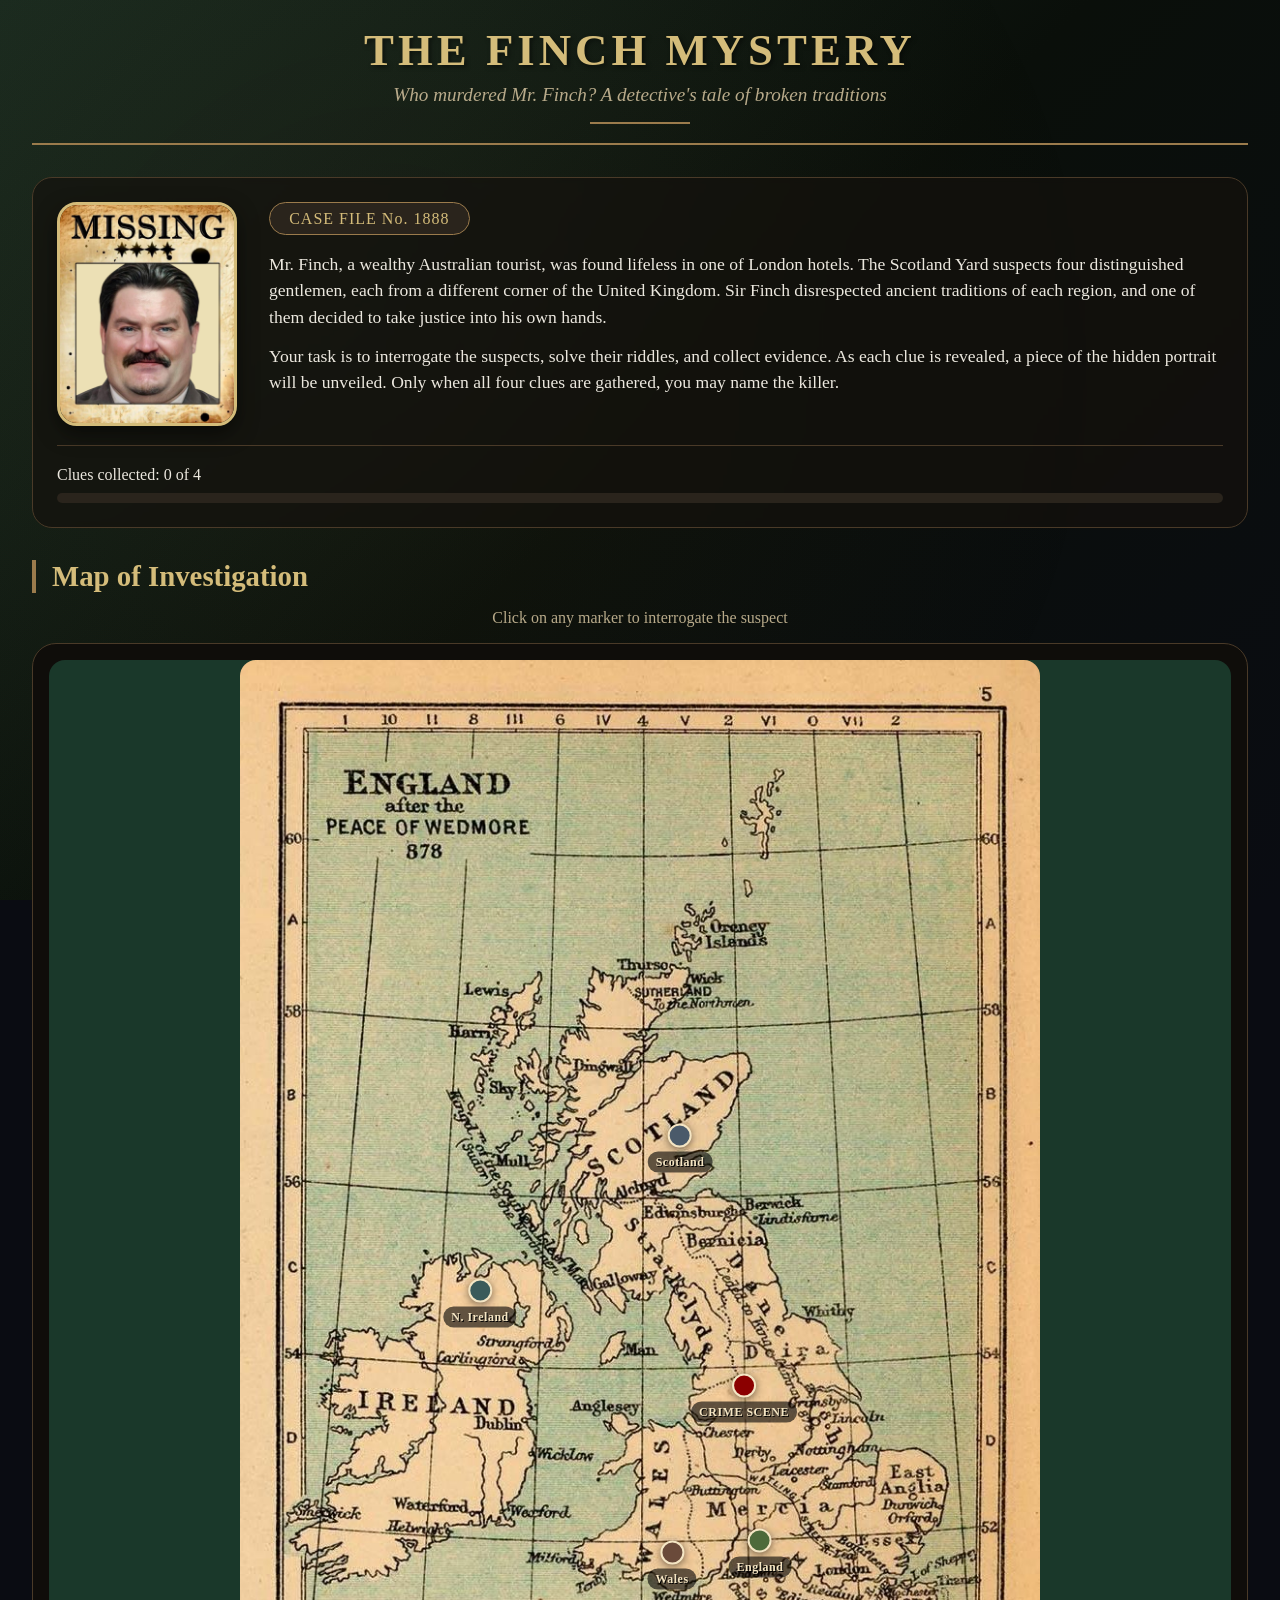
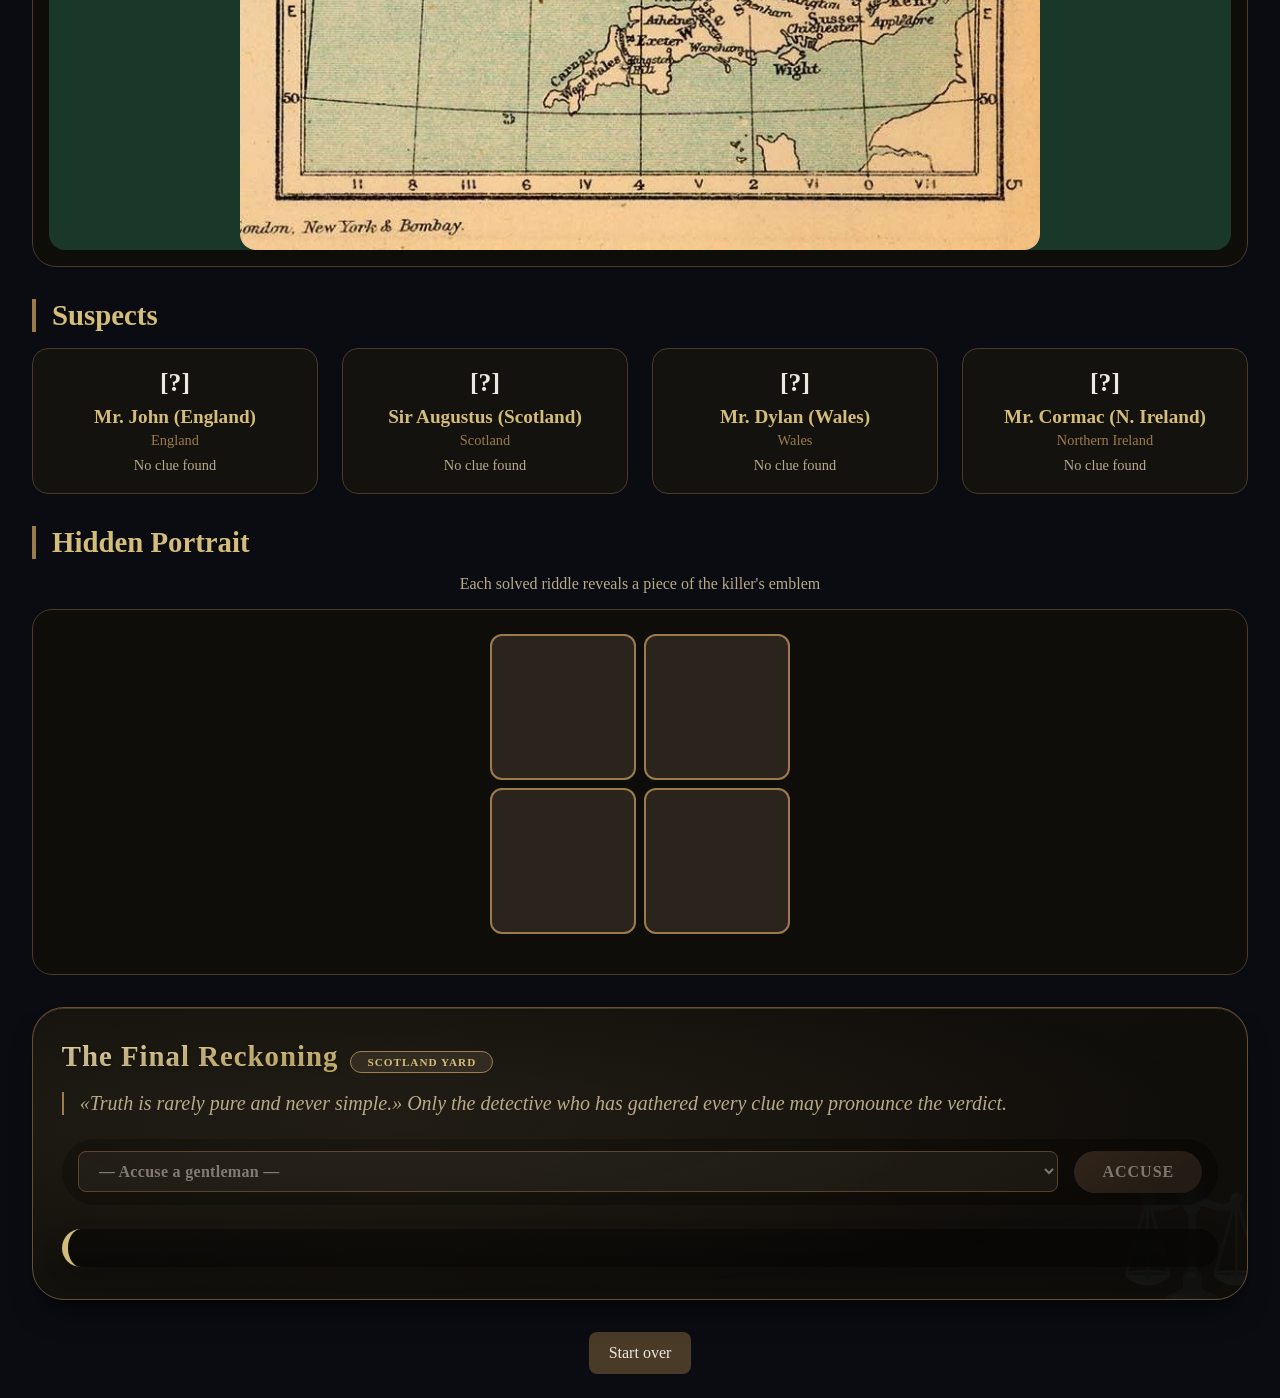
==== index.html @ 694064af "Add files via upload" ====
<!DOCTYPE html>
<html lang="en">
<head>
    <meta charset="UTF-8">
    <meta name="viewport" content="width=device-width, initial-scale=1.0, user-scalable=yes">
    <title>The Finch Mystery | A British Whodunnit</title>
    <link rel="stylesheet" href="style.css">
    <style>
        .case-intro p, .case-intro li, .suspect-card-detail p, .info-note, .evidence-box, .riddle-area, .accusation-result {
            font-size: 1.1rem;
            line-height: 1.5;
        }
        
        .case-badge {
            font-size: 1rem;
            padding: 0.4rem 1.2rem;
        }
        
        .status-name {
            font-size: 1.2rem;
        }
        
        .status-evidence, .status-region {
            font-size: 0.9rem;
        }
        
        .marker-label {
            font-size: 12px;
            padding: 3px 8px;
        }
        
        .header h1 {
            font-size: 2.8rem;
        }
        
        .header p {
            font-size: 1.2rem;
        }
        
        h2 {
            font-size: 1.8rem;
        }
        
        .map-instruction {
            font-size: 1rem;
        }
        
        .portrait-flower-name {
            font-size: 1.3rem;
        }
        
        .accusation-panel select, .accusation-panel button, .reset-btn {
            font-size: 1rem;
            padding: 12px 20px;
        }
        
        .victim-intro-row {
            display: flex;
            gap: 2rem;
            align-items: flex-start;
            flex-wrap: wrap;
            margin-bottom: 1rem;
        }
        
        .victim-photo {
            flex-shrink: 0;
            width: 180px;
            text-align: center;
        }
        
        .victim-photo img {
            width: 100%;
            border-radius: 20px;
            border: 3px solid #d4bc7a;
            box-shadow: 0 8px 20px rgba(0,0,0,0.5);
            background: #2a241c;
            display: block;
        }
        
        .victim-photo .caption {
            display: none;
        }
        
        .case-content {
            flex: 1;
        }
        
        @media (max-width: 700px) {
            .victim-photo {
                width: 140px;
            }
        }
        
        @media (max-width: 600px) {
            .victim-photo {
                width: 120px;
            }
            body {
                font-size: 16px;
            }
            .header h1 {
                font-size: 1.9rem;
            }
        }
        
        .riddle-input {
            font-size: 1rem;
            padding: 12px 16px;
        }
        
        .riddle-button {
            font-size: 1rem;
            padding: 12px 24px;
        }
        
        .progress-tracker span {
            font-size: 1rem;
        }
        
        .status-card {
            padding: 1.2rem;
        }
        
        .suspects-status {
            gap: 1.5rem;
        }
        
        .final-accusation p {
            font-size: 1rem;
        }

        .final-accusation {
            background: linear-gradient(145deg, #14120e 0%, #0f0d0a 100%);
            border: 1px solid #6a4e2e;
            border-radius: 32px;
            padding: 2rem 1.8rem;
            margin: 2rem 0;
            position: relative;
            overflow: hidden;
            box-shadow: 0 20px 30px -12px rgba(0,0,0,0.6), inset 0 1px 0 rgba(212,188,122,0.2);
        }

        .final-accusation::before {
            content: "⚖️";
            position: absolute;
            bottom: -20px;
            right: -20px;
            font-size: 120px;
            opacity: 0.05;
            pointer-events: none;
            font-family: monospace;
        }

        .final-accusation::after {
            content: "";
            position: absolute;
            top: 0;
            left: 0;
            width: 100%;
            height: 100%;
            background: radial-gradient(ellipse at 30% 40%, rgba(212,188,122,0.08) 0%, transparent 70%);
            pointer-events: none;
        }

        .accusation-header {
            display: flex;
            align-items: baseline;
            gap: 0.75rem;
            flex-wrap: wrap;
            margin-bottom: 1.2rem;
        }

        .accusation-header h2 {
            margin: 0;
            border-left: none;
            padding-left: 0;
            background: linear-gradient(135deg, #e6d5a8 0%, #d4bc7a 80%);
            background-clip: text;
            -webkit-background-clip: text;
            color: transparent;
            text-shadow: 0 2px 4px rgba(0,0,0,0.2);
            letter-spacing: 1px;
        }

        .accusation-badge {
            background: #2a241c;
            border-radius: 60px;
            padding: 0.25rem 1rem;
            font-size: 0.7rem;
            font-weight: bold;
            color: #d4bc7a;
            border: 1px solid #9b7b4c;
            text-transform: uppercase;
            letter-spacing: 1px;
        }

        .accusation-desc {
            color: #b8aa8a;
            margin-bottom: 1.5rem;
            font-style: italic;
            border-left: 2px solid #9b7b4c;
            padding-left: 1rem;
        }

        #allCluesMessage {
            background: linear-gradient(95deg, #2a4a2a 0%, #1e3a1e 100%);
            padding: 0.9rem 1.2rem;
            border-radius: 60px;
            margin-bottom: 1.5rem;
            text-align: center;
            font-weight: bold;
            font-size: 0.95rem;
            color: #d4e6b0;
            border: 1px solid #7a9e5a;
            box-shadow: 0 4px 12px rgba(0,0,0,0.3);
            backdrop-filter: blur(2px);
            letter-spacing: 0.3px;
        }

        .accusation-panel {
            display: flex;
            gap: 1rem;
            margin: 1.5rem 0 1rem;
            flex-wrap: wrap;
            align-items: center;
            background: rgba(0,0,0,0.3);
            padding: 0.75rem 1rem;
            border-radius: 80px;
            backdrop-filter: blur(4px);
        }

        .accusation-panel select {
            background: #1e1912;
            border: 1px solid #9b7b4c;
            padding: 12px 20px;
            color: #f2e8d5;
            font-family: 'Georgia', serif;
            border-radius: 48px;
            flex: 2;
            min-width: 200px;
            cursor: pointer;
            font-weight: bold;
            transition: all 0.2s;
            letter-spacing: 0.3px;
        }

        .accusation-panel select:not(:disabled):hover {
            background: #2a241c;
            border-color: #d4bc7a;
            box-shadow: 0 0 8px rgba(212,188,122,0.4);
        }

        .accusation-panel select:disabled {
            opacity: 0.6;
            cursor: not-allowed;
            filter: grayscale(0.1);
        }

        #accuseBtn {
            background: linear-gradient(145deg, #5a3e28, #3a2a1c);
            border: none;
            padding: 12px 28px;
            color: #f2e8d5;
            font-family: 'Georgia', serif;
            font-size: 1rem;
            font-weight: bold;
            cursor: pointer;
            border-radius: 48px;
            transition: all 0.25s ease;
            box-shadow: 0 4px 8px rgba(0,0,0,0.3);
            letter-spacing: 1px;
            display: inline-flex;
            align-items: center;
            gap: 10px;
        }

        #accuseBtn:not(:disabled):hover {
            background: linear-gradient(145deg, #7a5a3a, #5a3e28);
            transform: translateY(-2px);
            box-shadow: 0 10px 18px -6px rgba(0,0,0,0.5);
            color: #ffefcf;
            border: 1px solid #d4bc7a;
        }

        #accuseBtn:active:not(:disabled) {
            transform: translateY(1px);
        }

        #accuseBtn:disabled {
            opacity: 0.5;
            cursor: not-allowed;
            filter: grayscale(0.2);
        }

        .accusation-result {
            margin-top: 1.5rem;
            padding: 1.2rem 1.5rem;
            border-radius: 28px;
            background: rgba(0,0,0,0.45);
            backdrop-filter: blur(6px);
            border-left: 6px solid #d4bc7a;
            font-size: 1rem;
            line-height: 1.5;
            transition: all 0.2s;
            box-shadow: 0 8px 20px rgba(0,0,0,0.2);
        }

        .correct-answer {
            background: linear-gradient(115deg, #1e3a1e20, #0f2a0f40);
            border-left-color: #8bc48a;
            color: #e2f0cf;
        }

        .wrong-answer {
            background: linear-gradient(115deg, #4a2a2a20, #2a1a1a40);
            border-left-color: #c48a6a;
            color: #f0cfcf;
        }

        .correct-answer strong, .wrong-answer strong {
            color: #ffdd99;
            font-weight: bold;
            letter-spacing: 0.3px;
        }

        .verdict-icon {
            font-size: 1.8rem;
            vertical-align: middle;
            margin-right: 10px;
            display: inline-block;
        }

        @media (max-width: 640px) {
            .final-accusation {
                padding: 1.5rem;
            }
            .accusation-panel {
                border-radius: 40px;
                padding: 0.5rem;
            }
            .accusation-panel select, #accuseBtn {
                padding: 10px 16px;
            }
        }

        @keyframes glowPulse {
            0% { box-shadow: 0 0 0 0 rgba(212,188,122,0.3); }
            70% { box-shadow: 0 0 0 8px rgba(212,188,122,0); }
            100% { box-shadow: 0 0 0 0 rgba(212,188,122,0); }
        }

        .accusation-panel select:enabled, #accuseBtn:enabled {
            animation: glowPulse 1.8s infinite;
        }
    </style>
</head>
<body>
    <div class="bg-dark"></div>
    <div class="overlay-mist"></div>

    <div class="container">
        <header class="header">
            <h1>THE FINCH MYSTERY</h1>
            <p>Who murdered Mr. Finch? A detective's tale of broken traditions</p>
            <div class="header-decoration"></div>
        </header>

        <section class="case-intro">
            <div class="victim-intro-row">
                <div class="victim-photo">
                    <img src="жертва.png" alt="Mr. Finch - the victim">
                </div>
                <div class="case-content">
                    <div class="case-badge">CASE FILE No. 1888</div>
                    <p>Mr. Finch, a wealthy Australian tourist, was found lifeless in one of London hotels. The Scotland Yard suspects four distinguished gentlemen, each from a different corner of the United Kingdom. Sir Finch disrespected ancient traditions of each region, and one of them decided to take justice into his own hands.</p>
                    <p>Your task is to interrogate the suspects, solve their riddles, and collect evidence. As each clue is revealed, a piece of the hidden portrait will be unveiled. Only when all four clues are gathered, you may name the killer.</p>
                </div>
            </div>
            <div class="progress-tracker">
                <span>Clues collected: <span id="evidenceCounter">0</span> of 4</span>
                <div class="progress-bar"><div class="progress-fill" id="progressFill"></div></div>
            </div>
        </section>

        <section class="map-section">
            <h2>Map of Investigation</h2>
            <p class="map-instruction">Click on any marker to interrogate the suspect</p>
            <div class="interactive-map">
                <div class="map-container">
                    <div class="image-map-wrapper" style="max-width: 800px; margin: 0 auto;">
                        <img src="map.jpg" alt="Map of British Isles" class="clickable-map" id="investigationMap" style="width: 100%; height: auto; display: block;">
                        <div class="map-markers">
                            <div class="map-marker" data-region="scotland" style="top: 41%; left: 55%;">
                                <div class="marker-pin"></div>
                                <span class="marker-label">Scotland</span>
                            </div>
                            <div class="map-marker" data-region="northernireland" style="top: 54%; left: 30%;">
                                <div class="marker-pin"></div>
                                <span class="marker-label">N. Ireland</span>
                            </div>
                            <div class="map-marker" data-region="wales" style="top: 76%; left: 54%;">
                                <div class="marker-pin"></div>
                                <span class="marker-label">Wales</span>
                            </div>
                            <div class="map-marker" data-region="england" style="top: 75%; left: 65%;">
                                <div class="marker-pin"></div>
                                <span class="marker-label">England</span>
                            </div>
                            <div class="map-marker crime-marker" data-region="crime" style="top: 62%; left: 63%;">
                                <div class="marker-pin crime"></div>
                                <span class="marker-label">CRIME SCENE</span>
                            </div>
                        </div>
                    </div>
                </div>
            </div>
        </section>

        <section class="suspects-progress">
            <h2>Suspects</h2>
            <div class="suspects-status" id="suspectsStatus">
                <div class="status-card" data-region="england">
                    <div class="status-icon">[?]</div>
                    <div class="status-name">Mr. John (England)</div>
                    <div class="status-region">England</div>
                    <div class="status-evidence">No clue found</div>
                </div>
                <div class="status-card" data-region="scotland">
                    <div class="status-icon">[?]</div>
                    <div class="status-name">Sir Augustus (Scotland)</div>
                    <div class="status-region">Scotland</div>
                    <div class="status-evidence">No clue found</div>
                </div>
                <div class="status-card" data-region="wales">
                    <div class="status-icon">[?]</div>
                    <div class="status-name">Mr. Dylan (Wales)</div>
                    <div class="status-region">Wales</div>
                    <div class="status-evidence">No clue found</div>
                </div>
                <div class="status-card" data-region="northernireland">
                    <div class="status-icon">[?]</div>
                    <div class="status-name">Mr. Cormac (N. Ireland)</div>
                    <div class="status-region">Northern Ireland</div>
                    <div class="status-evidence">No clue found</div>
                </div>
            </div>
        </section>

        <section class="portrait-section">
            <h2>Hidden Portrait</h2>
            <p class="map-instruction">Each solved riddle reveals a piece of the killer's emblem</p>
            <div class="portrait-container">
                <div class="portrait-grid" id="portraitGrid">
                    <div class="portrait-piece" data-piece="0"></div>
                    <div class="portrait-piece" data-piece="1"></div>
                    <div class="portrait-piece" data-piece="2"></div>
                    <div class="portrait-piece" data-piece="3"></div>
                </div>
                <div class="portrait-flower-name" id="flowerName"></div>
            </div>
        </section>

        <section class="final-accusation">
            <div class="accusation-header">
                <h2>The Final Reckoning</h2>
                <div class="accusation-badge">Scotland Yard</div>
            </div>
            <div class="accusation-desc">
                <span>«Truth is rarely pure and never simple.» Only the detective who has gathered every clue may pronounce the verdict.</span>
            </div>
            <div id="allCluesMessage" style="display: none;">
                ALL CLUES COLLECTED! The shadow of guilt lifts — choose your suspect and deliver justice.
            </div>
            <div class="accusation-panel">
                <select id="accuseSelect" disabled>
                    <option value="">— Accuse a gentleman —</option>
                    <option value="england">Mr. John (England)</option>
                    <option value="scotland">Sir Augustus (Scotland)</option>
                    <option value="wales">Mr. Dylan (Wales)</option>
                    <option value="northernireland">Mr. Cormac (N. Ireland)</option>
                </select>
                <button id="accuseBtn" disabled>ACCUSE</button>
            </div>
            <div id="accusationResult" class="accusation-result"></div>
        </section>

        <section class="reset-section">
            <button onclick="resetProgress()" class="reset-btn">Start over</button>
        </section>
    </div>

    <script src="script.js"></script>
</body>
</html>
---- style.css ----
* {
    margin: 0;
    padding: 0;
    box-sizing: border-box;
}

body {
    background: #0a0c12;
    font-family: 'Georgia', 'Times New Roman', serif;
    color: #ece8df;
    overflow-x: hidden;
    min-height: 100vh;
    font-size: 20px;
}

::-webkit-scrollbar {
    width: 8px;
}
::-webkit-scrollbar-track {
    background: #1e1b16;
}
::-webkit-scrollbar-thumb {
    background: #9b7b4c;
    border-radius: 4px;
}

.bg-dark {
    position: fixed;
    top: 0;
    left: 0;
    width: 100%;
    height: 100%;
    background: linear-gradient(135deg, #1a2a1f 0%, #0a0f0a 50%, #0a0c12 100%);
    z-index: -2;
}

.overlay-mist {
    position: fixed;
    top: 0;
    left: 0;
    width: 100%;
    height: 100%;
    background: radial-gradient(circle at 30% 40%, rgba(180, 140, 72, 0.05) 0%, transparent 70%);
    pointer-events: none;
    z-index: -1;
}

.container {
    max-width: 1300px;
    margin: 0 auto;
    padding: 1.5rem 2rem;
    position: relative;
    z-index: 2;
}

.header {
    text-align: center;
    border-bottom: 2px solid #9b7b4c;
    margin-bottom: 2rem;
    padding-bottom: 1.2rem;
}

.header h1 {
    font-size: 2.5rem;
    letter-spacing: 4px;
    text-transform: uppercase;
    color: #d4bc7a;
    text-shadow: 2px 2px 4px rgba(0,0,0,0.5);
}

.header p {
    font-style: italic;
    color: #b8aa8a;
    margin-top: 0.5rem;
}

.header-decoration {
    width: 100px;
    height: 2px;
    background: #9b7b4c;
    margin: 1rem auto 0;
}

.case-intro {
    background: rgba(20, 18, 14, 0.7);
    border: 1px solid #4a3a28;
    border-radius: 20px;
    padding: 1.5rem;
    margin-bottom: 2rem;
    backdrop-filter: blur(3px);
}

.case-badge {
    display: inline-block;
    background: #2a241c;
    color: #d4bc7a;
    padding: 0.3rem 1rem;
    border-radius: 30px;
    font-size: 0.8rem;
    letter-spacing: 1px;
    margin-bottom: 1rem;
    border: 1px solid #9b7b4c;
}

.case-intro p {
    margin-bottom: 0.8rem;
    line-height: 1.5;
}

.case-intro strong {
    color: #d4bc7a;
}

.progress-tracker {
    margin-top: 1.2rem;
    padding-top: 1rem;
    border-top: 1px solid #4a3a28;
}

.progress-bar {
    background: #2a241c;
    height: 10px;
    border-radius: 10px;
    margin-top: 0.5rem;
    overflow: hidden;
}

.progress-fill {
    width: 0%;
    height: 100%;
    background: linear-gradient(90deg, #9b7b4c, #d4bc7a);
    transition: width 0.3s ease;
    border-radius: 10px;
}

h2 {
    font-size: 1.6rem;
    border-left: 4px solid #9b7b4c;
    padding-left: 1rem;
    margin: 2rem 0 1rem 0;
    color: #d4bc7a;
}

.map-section {
    margin-bottom: 2rem;
}

.map-instruction {
    color: #b8aa8a;
    font-size: 0.85rem;
    margin-bottom: 1rem;
    text-align: center;
}

.interactive-map {
    background: #0f0d0a;
    border-radius: 24px;
    padding: 1rem;
    border: 1px solid #4a3a28;
}

.map-container {
    display: flex;
    justify-content: center;
    background: #1a382a;
    border-radius: 16px;
    overflow: hidden;
}

.uk-map {
    width: 100%;
    height: auto;
    cursor: pointer;
}

.map-region {
    stroke: #d4bc7a;
    stroke-width: 2.5;
    transition: all 0.3s ease;
    cursor: pointer;
    filter: drop-shadow(2px 2px 3px rgba(0,0,0,0.3));
}

.map-region:hover {
    stroke: #ffd966;
    stroke-width: 3.5;
    filter: drop-shadow(0 0 8px rgba(212, 188, 122, 0.5));
}

.map-region.england { fill: #4d6a3a; }
.map-region.scotland { fill: #4a5a6a; }
.map-region.wales { fill: #6a4a3a; }
.map-region.northernireland { fill: #3a5a5a; }

.map-region.solved {
    stroke: #ffaa44;
    stroke-width: 4;
    filter: drop-shadow(0 0 8px #ffaa44);
}

.region-label {
    fill: #f5e6c4;
    font-size: 14px;
    font-weight: bold;
    font-family: 'Georgia', serif;
    text-shadow: 1px 1px 2px black;
    pointer-events: none;
}

.tradition-label {
    fill: #c4b58a;
    font-size: 9px;
    font-family: 'Georgia', serif;
    font-style: italic;
    pointer-events: none;
}

.crime-scene-marker {
    fill: #aa5533;
    stroke: #ffaa77;
    stroke-width: 2;
    filter: drop-shadow(0 0 4px #ff6633);
}

.crime-pulse {
    fill: none;
    stroke: #aa5533;
    stroke-width: 2;
    opacity: 0.6;
    animation: pulse 1.5s infinite;
}

@keyframes pulse {
    0% { r: 14; opacity: 0.6; }
    100% { r: 28; opacity: 0; }
}

.crime-label {
    fill: #ffcc99;
    font-size: 8px;
    font-weight: bold;
    pointer-events: none;
    text-shadow: 1px 1px 0 black;
}

.compass {
    fill: #9b7b4c;
    font-size: 24px;
    font-weight: bold;
}

.suspects-status {
    display: grid;
    grid-template-columns: repeat(auto-fit, minmax(220px, 1fr));
    gap: 1.2rem;
    margin: 1rem 0;
}

.status-card {
    background: #14120e;
    border: 1px solid #4a3a28;
    border-radius: 16px;
    padding: 1rem;
    text-align: center;
    transition: all 0.2s;
    cursor: pointer;
}

.status-card:hover {
    transform: translateY(-3px);
    border-color: #d4bc7a;
    background: #1e1912;
}

.status-card.solved {
    border-color: #d4bc7a;
    background: #2a241c;
    box-shadow: 0 0 12px rgba(212, 188, 122, 0.3);
}

.status-icon {
    font-size: 1.6rem;
    margin-bottom: 0.5rem;
    font-weight: bold;
}

.status-name {
    font-size: 1.1rem;
    font-weight: bold;
    color: #d4bc7a;
}

.status-region {
    font-size: 0.8rem;
    color: #9b7b4c;
    margin: 0.2rem 0;
}

.status-evidence {
    font-size: 0.75rem;
    color: #b8aa8a;
    margin-top: 0.5rem;
}

.portrait-container {
    background: #0f0d0a;
    border: 1px solid #4a3a28;
    border-radius: 20px;
    padding: 1.5rem;
    margin: 1rem 0;
    text-align: center;
}

.portrait-grid {
    display: grid;
    grid-template-columns: repeat(2, 1fr);
    gap: 8px;
    max-width: 300px;
    margin: 0 auto;
}

.portrait-piece {
    background: #2a241c;
    aspect-ratio: 1 / 1;
    border-radius: 12px;
    border: 2px solid #9b7b4c;
    background-size: cover;
    background-position: center;
    background-repeat: no-repeat;
    transition: all 0.3s ease;
}

.portrait-flower-name {
    margin-top: 1rem;
    font-size: 1.2rem;
    color: #d4bc7a;
    font-weight: bold;
    letter-spacing: 1px;
}

.final-accusation {
    background: #14120e;
    border: 1px solid #4a3a28;
    border-radius: 20px;
    padding: 1.5rem;
    margin: 2rem 0;
}

.accusation-panel {
    display: flex;
    gap: 1rem;
    margin: 1rem 0;
    flex-wrap: wrap;
    align-items: center;
}

#accuseSelect {
    background: #2a241c;
    border: 1px solid #9b7b4c;
    padding: 10px 16px;
    color: #ece8df;
    font-family: 'Georgia', serif;
    border-radius: 8px;
    flex: 1;
    min-width: 200px;
    cursor: pointer;
}

#accuseSelect:disabled {
    opacity: 0.5;
    cursor: not-allowed;
}

#accuseBtn, .reset-btn {
    background: #4a3a28;
    border: none;
    padding: 10px 24px;
    color: #ece8df;
    font-family: 'Georgia', serif;
    font-size: 1rem;
    cursor: pointer;
    border-radius: 8px;
    transition: all 0.2s;
}

#accuseBtn:disabled {
    opacity: 0.5;
    cursor: not-allowed;
}

#accuseBtn:not(:disabled):hover, .reset-btn:hover {
    background: #9b7b4c;
    color: #0a0c12;
}

.accusation-result {
    margin-top: 1rem;
    padding: 1rem;
    border-left: 4px solid #9b7b4c;
    background: #1e1912;
    border-radius: 8px;
    line-height: 1.5;
}

.correct-answer {
    color: #8bc48a;
}

.wrong-answer {
    color: #c48a6a;
}

.reset-section {
    text-align: center;
    margin-top: 1rem;
}

.region-page {
    min-height: 100vh;
}

.back-link {
    display: inline-block;
    margin-bottom: 1.5rem;
    color: #d4bc7a;
    text-decoration: none;
    border-bottom: 1px solid #9b7b4c;
    transition: all 0.2s;
}

.back-link:hover {
    color: #ffdd99;
    border-bottom-color: #ffdd99;
}

.region-header {
    text-align: center;
    margin-bottom: 1.8rem;
}

.region-header h1 {
    font-size: 2rem;
    color: #d4bc7a;
    text-transform: uppercase;
    letter-spacing: 3px;
}

.suspect-card-detail {
    background: #14120e;
    border: 1px solid #4a3a28;
    border-radius: 20px;
    padding: 1.5rem;
    margin-bottom: 1.5rem;
}

.evidence-box {
    background: #0f0d0a;
    border-left: 4px solid #9b7b4c;
    padding: 1rem;
    margin: 1rem 0;
    border-radius: 0 12px 12px 0;
}

.riddle-area {
    margin: 1rem 0;
    display: flex;
    flex-wrap: wrap;
    gap: 0.5rem;
    align-items: center;
}

.riddle-input {
    background: #2a241c;
    border: 1px solid #9b7b4c;
    padding: 10px 14px;
    color: #ece8df;
    font-family: monospace;
    flex: 1;
    min-width: 180px;
    border-radius: 8px;
}

.riddle-button {
    background: #4a3a28;
    border: none;
    padding: 10px 20px;
    color: #ece8df;
    cursor: pointer;
    border-radius: 8px;
    transition: all 0.2s;
}

.riddle-button:hover:not(:disabled) {
    background: #9b7b4c;
    color: #0a0c12;
}

.riddle-button:disabled {
    opacity: 0.5;
    cursor: not-allowed;
}

.hidden-evidence {
    display: none;
    margin-top: 1rem;
    padding: 1rem;
    background: #1e2a1e;
    border-radius: 12px;
    color: #d4bc7a;
    border: 1px solid #9b7b4c;
}

.info-note {
    background: #1e1912;
    padding: 0.8rem;
    border-radius: 12px;
    font-style: italic;
    color: #b8aa8a;
}

@media (max-width: 768px) {
    .container { padding: 1rem; }
    .header h1 { font-size: 1.6rem; }
    h2 { font-size: 1.3rem; }
    .region-label { font-size: 10px; }
    .tradition-label { font-size: 7px; }
}

.image-map-wrapper {
    position: relative;
    display: inline-block;
    width: 100%;
}

.clickable-map {
    width: 100%;
    height: auto;
    display: block;
    border-radius: 16px;
}

.map-markers {
    position: absolute;
    top: 0;
    left: 0;
    width: 100%;
    height: 100%;
}

.map-marker {
    position: absolute;
    cursor: pointer;
    z-index: 10;
    display: flex;
    flex-direction: column;
    align-items: center;
    transform: translate(-50%, -50%);
    transition: transform 0.2s ease;
}

.map-marker:hover {
    transform: translate(-50%, -50%) scale(1.15);
}

.marker-pin {
    width: 24px;
    height: 24px;
    background: #c1440e;
    border: 2px solid #f5e6c4;
    border-radius: 50%;
    box-shadow: 0 2px 8px rgba(0,0,0,0.5);
    transition: all 0.2s ease;
    cursor: pointer;
}

.marker-pin.crime {
    background: #8b0000;
    animation: pulse-red 1.5s infinite;
}

@keyframes pulse-red {
    0% {
        box-shadow: 0 0 0 0 rgba(139, 0, 0, 0.7);
    }
    70% {
        box-shadow: 0 0 0 10px rgba(139, 0, 0, 0);
    }
    100% {
        box-shadow: 0 0 0 0 rgba(139, 0, 0, 0);
    }
}

.map-marker:hover .marker-pin {
    background: #ff6633;
    width: 28px;
    height: 28px;
}

.marker-label {
    font-size: 10px;
    font-weight: bold;
    color: #f5e6c4;
    text-shadow: 1px 1px 0 #000;
    background: rgba(0,0,0,0.6);
    padding: 2px 6px;
    border-radius: 12px;
    margin-top: 4px;
    white-space: nowrap;
    font-family: 'Georgia', serif;
    letter-spacing: 0.5px;
}

.map-marker[data-region="scotland"] .marker-pin { background: #4a5a6a; }
.map-marker[data-region="northernireland"] .marker-pin { background: #3a5a5a; }
.map-marker[data-region="wales"] .marker-pin { background: #6a4a3a; }
.map-marker[data-region="england"] .marker-pin { background: #4d6a3a; }

.map-marker[data-region="scotland"].solved .marker-pin { background: #ffaa44; box-shadow: 0 0 12px #ffaa44; }
.map-marker[data-region="northernireland"].solved .marker-pin { background: #ffaa44; box-shadow: 0 0 12px #ffaa44; }
.map-marker[data-region="wales"].solved .marker-pin { background: #ffaa44; box-shadow: 0 0 12px #ffaa44; }
.map-marker[data-region="england"].solved .marker-pin { background: #ffaa44; box-shadow: 0 0 12px #ffaa44; }

@media (max-width: 768px) {
    .marker-pin {
        width: 18px;
        height: 18px;
    }
    .marker-label {
        font-size: 8px;
        padding: 1px 4px;
        white-space: nowrap;
    }
    .map-marker:hover .marker-pin {
        width: 22px;
        height: 22px;
    }
}
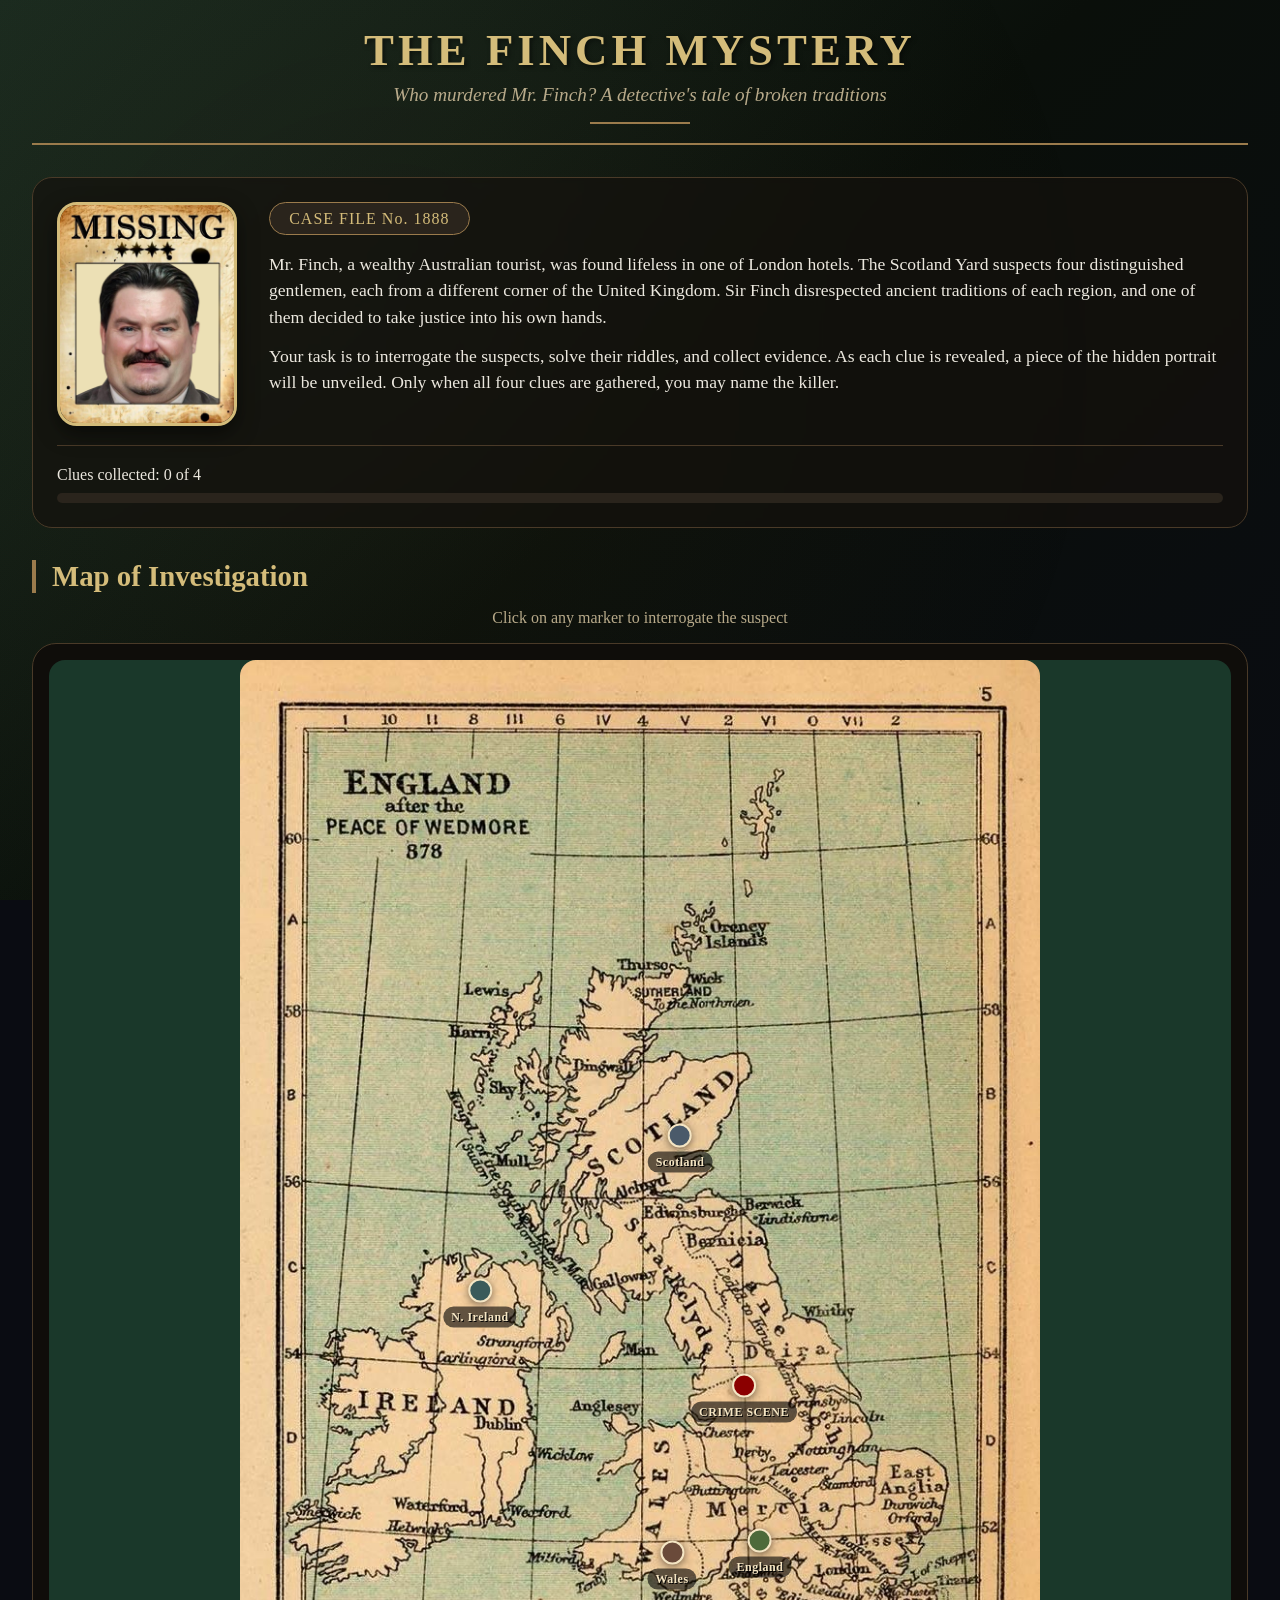
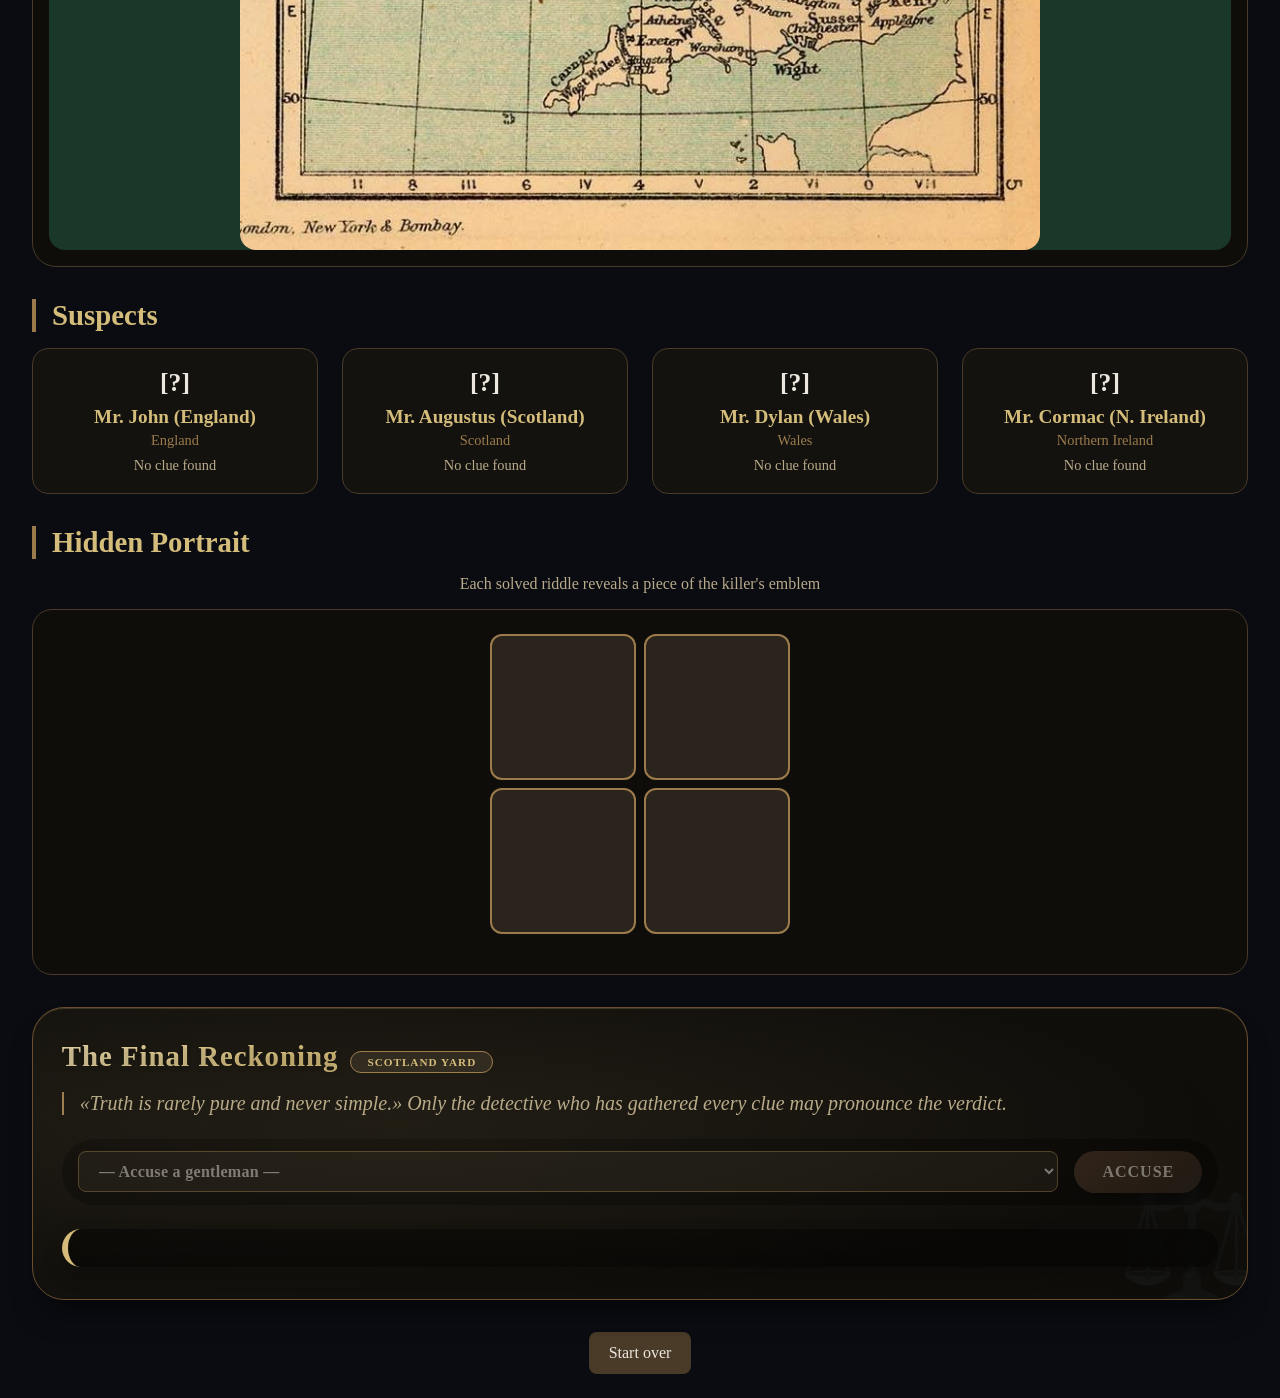
==== commit ff09a3db: "Update index.html" ====
--- a/index.html
+++ b/index.html
@@ -85,21 +85,141 @@
             flex: 1;
         }
         
-        @media (max-width: 700px) {
-            .victim-photo {
-                width: 140px;
+        @media (max-width: 768px) {
+            .case-intro {
+                padding: 1rem;
+            }
+            
+            .case-badge {
+                font-size: 0.75rem;
+                padding: 0.25rem 0.9rem;
+                display: inline-block;
+                margin-bottom: 0.8rem;
+            }
+            
+            .case-intro p {
+                font-size: 0.95rem;
+                line-height: 1.45;
+                margin-bottom: 0.7rem;
+                word-wrap: break-word;
+                overflow-wrap: break-word;
+            }
+            
+            .case-content {
+                width: 100%;
+            }
+            
+            .case-intro .case-content p:first-of-type {
+                margin-top: 0;
             }
         }
         
         @media (max-width: 600px) {
             .victim-photo {
-                width: 120px;
-            }
+                width: 100px;
+            }
+            
             body {
                 font-size: 16px;
             }
+            
             .header h1 {
-                font-size: 1.9rem;
+                font-size: 1.6rem;
+                letter-spacing: 2px;
+            }
+            
+            .header p {
+                font-size: 0.85rem;
+            }
+            
+            h2 {
+                font-size: 1.35rem;
+            }
+            
+            .case-badge {
+                font-size: 0.7rem;
+                padding: 0.2rem 0.8rem;
+            }
+            
+            .case-intro p {
+                font-size: 0.88rem;
+                line-height: 1.4;
+            }
+            
+            .progress-tracker span {
+                font-size: 0.85rem;
+            }
+            
+            .map-instruction {
+                font-size: 0.8rem;
+            }
+            
+            .status-name {
+                font-size: 0.95rem;
+            }
+            
+            .status-evidence, .status-region {
+                font-size: 0.7rem;
+            }
+            
+            .portrait-flower-name {
+                font-size: 0.9rem;
+            }
+            
+            .accusation-panel select, .accusation-panel button, .reset-btn {
+                font-size: 0.85rem;
+                padding: 8px 14px;
+            }
+            
+            .marker-label {
+                font-size: 8px;
+                padding: 2px 4px;
+                white-space: nowrap;
+            }
+            
+            .marker-pin {
+                width: 16px;
+                height: 16px;
+            }
+        }
+        
+        @media (max-width: 480px) {
+            .container {
+                padding: 0.8rem;
+            }
+            
+            .case-intro {
+                padding: 0.8rem;
+            }
+            
+            .case-badge {
+                font-size: 0.65rem;
+                padding: 0.2rem 0.7rem;
+            }
+            
+            .case-intro p {
+                font-size: 0.82rem;
+                line-height: 1.4;
+            }
+            
+            .victim-intro-row {
+                gap: 0.8rem;
+            }
+            
+            .victim-photo {
+                width: 80px;
+            }
+            
+            .header h1 {
+                font-size: 1.4rem;
+            }
+            
+            .status-card {
+                padding: 0.8rem;
+            }
+            
+            .status-icon {
+                font-size: 1.2rem;
             }
         }
         
@@ -351,6 +471,55 @@
 
         .accusation-panel select:enabled, #accuseBtn:enabled {
             animation: glowPulse 1.8s infinite;
+        }
+        
+        @media (max-width: 768px) {
+            .marker-pin {
+                width: 18px;
+                height: 18px;
+            }
+            .marker-label {
+                font-size: 8px;
+                padding: 2px 4px;
+                white-space: nowrap;
+            }
+            .map-marker:hover .marker-pin {
+                width: 22px;
+                height: 22px;
+            }
+        }
+        
+        @media (max-width: 480px) {
+            .marker-pin {
+                width: 14px;
+                height: 14px;
+            }
+            .marker-label {
+                font-size: 7px;
+                padding: 1px 3px;
+            }
+        }
+        
+        @media (max-width: 600px) {
+            .case-intro p {
+                word-break: break-word;
+                hyphens: auto;
+            }
+            
+            .case-badge {
+                word-break: keep-all;
+                white-space: normal;
+                text-align: center;
+            }
+            
+            .victim-intro-row {
+                flex-direction: row;
+                align-items: center;
+            }
+            
+            .victim-photo {
+                margin-bottom: 0;
+            }
         }
     </style>
 </head>
@@ -427,7 +596,7 @@
                 </div>
                 <div class="status-card" data-region="scotland">
                     <div class="status-icon">[?]</div>
-                    <div class="status-name">Sir Augustus (Scotland)</div>
+                    <div class="status-name">Mr. Augustus (Scotland)</div>
                     <div class="status-region">Scotland</div>
                     <div class="status-evidence">No clue found</div>
                 </div>
@@ -491,4 +660,4 @@
 
     <script src="script.js"></script>
 </body>
-</html>+</html>
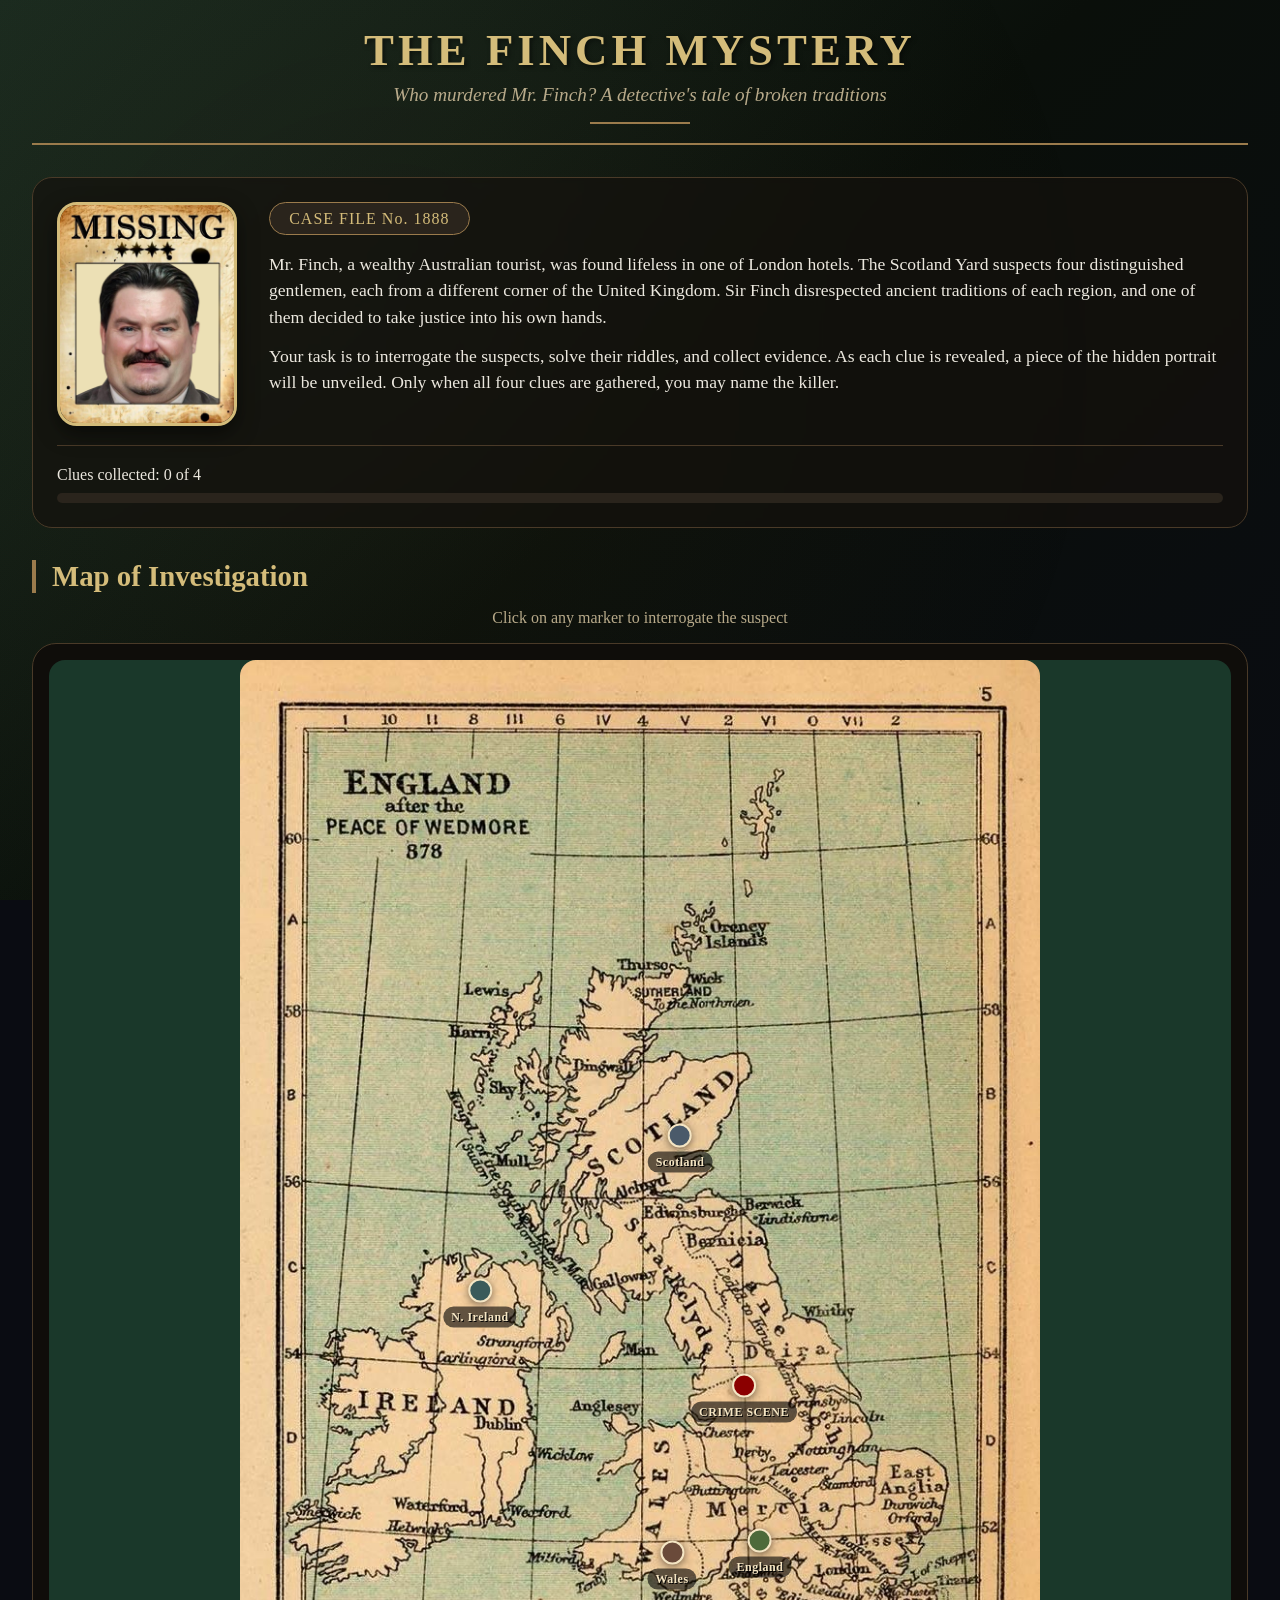
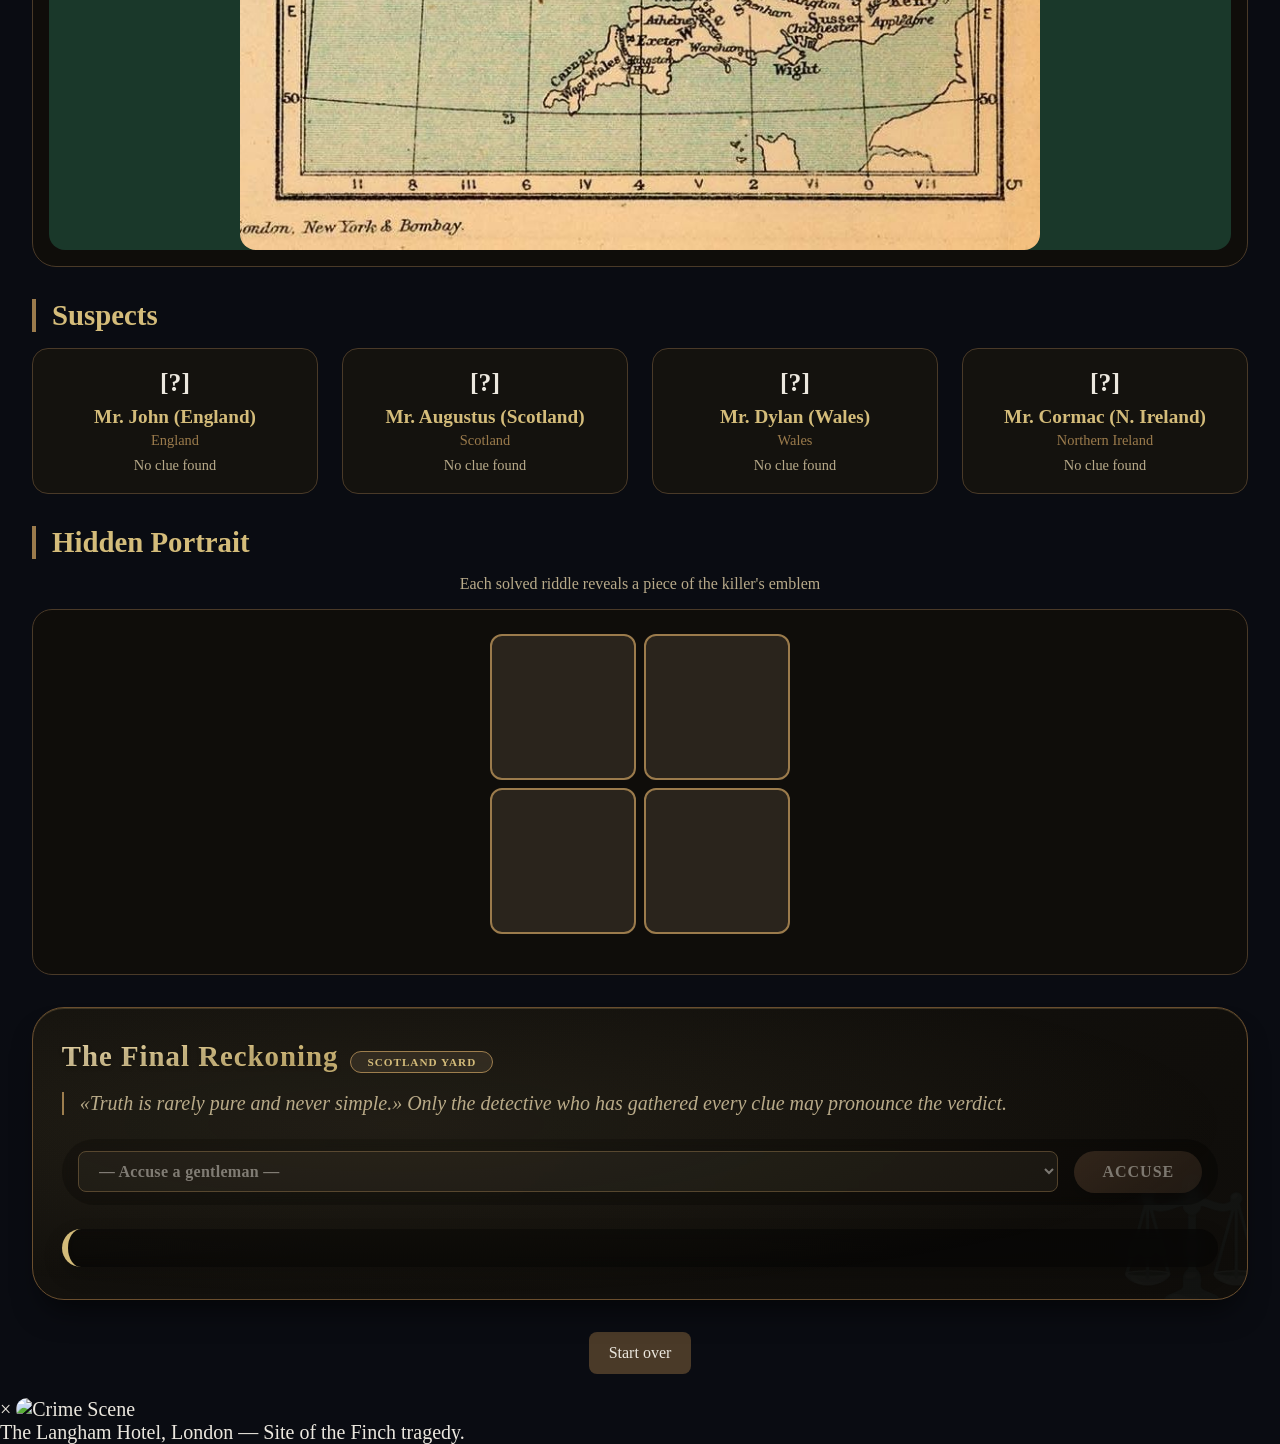
==== commit 9a01b908: "Update index.html" ====
--- a/index.html
+++ b/index.html
@@ -657,6 +657,14 @@
             <button onclick="resetProgress()" class="reset-btn">Start over</button>
         </section>
     </div>
+    
+    <div id="crimeModal" class="crime-modal">
+        <div class="modal-content">
+            <span class="modal-close">&times;</span>
+            <img src="место_преступления.png" alt="Crime Scene" style="width:100%; border-radius: 12px;">
+            <p class="modal-caption">The Langham Hotel, London — Site of the Finch tragedy.</p>
+        </div>
+    </div>
 
     <script src="script.js"></script>
 </body>
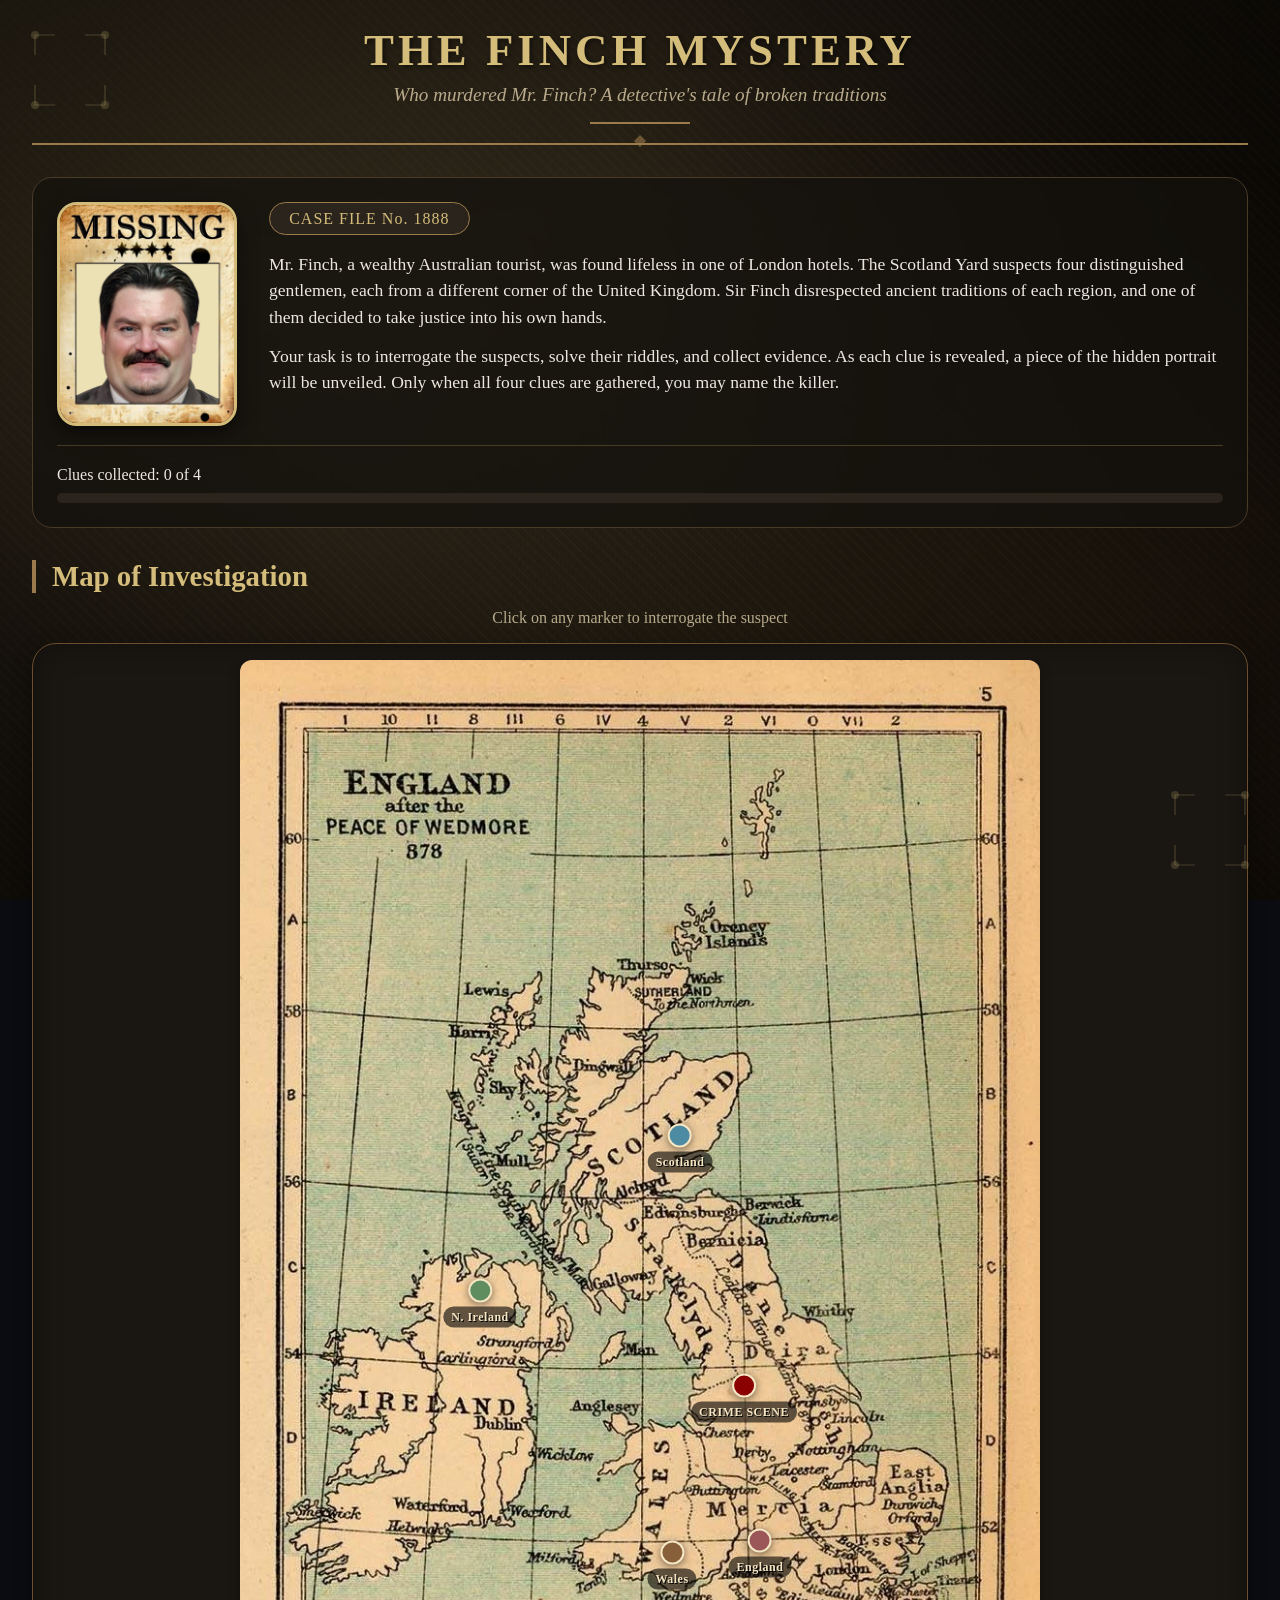
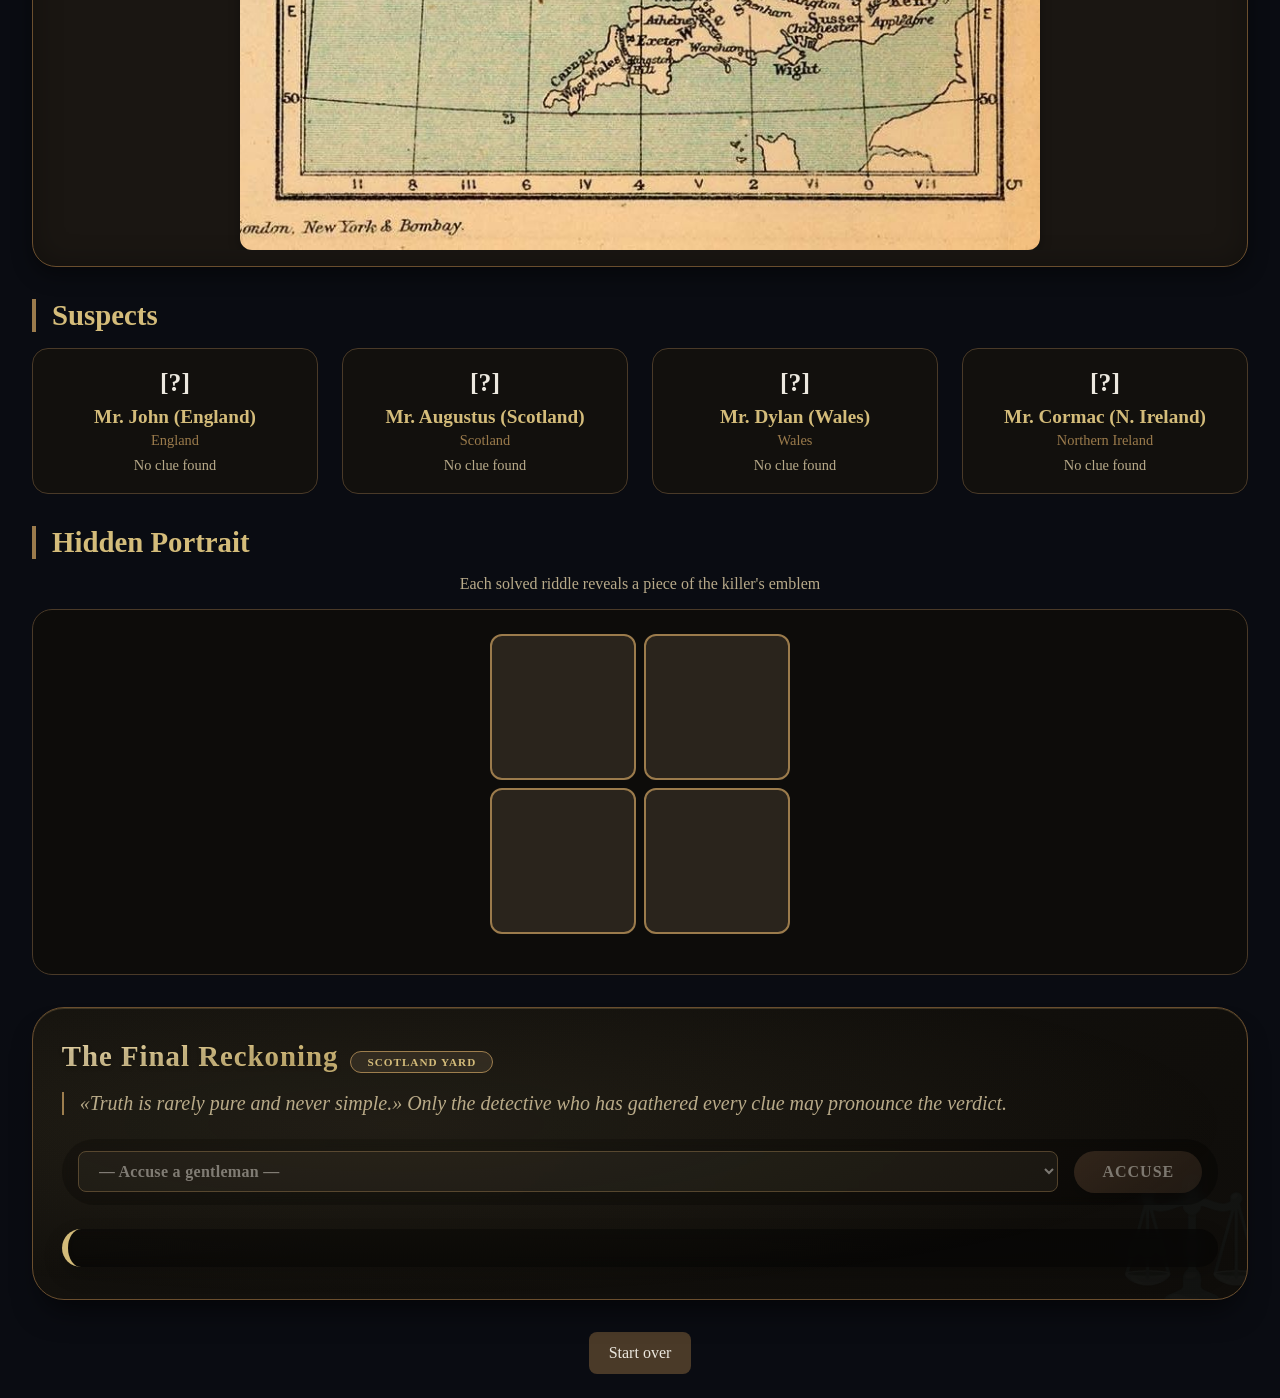
==== commit 9264231b: "Update index.html" ====
--- a/index.html
+++ b/index.html
@@ -662,7 +662,7 @@
         <div class="modal-content">
             <span class="modal-close">&times;</span>
             <img src="место_преступления.png" alt="Crime Scene" style="width:100%; border-radius: 12px;">
-            <p class="modal-caption">The Langham Hotel, London — Site of the Finch tragedy.</p>
+            <p class="modal-caption">The Langham Hotel, London — Place of the Finch tragedy.</p>
         </div>
     </div>
 
--- a/style.css
+++ b/style.css
@@ -11,6 +11,7 @@
     overflow-x: hidden;
     min-height: 100vh;
     font-size: 20px;
+    position: relative;
 }
 
 ::-webkit-scrollbar {
@@ -30,7 +31,37 @@
     left: 0;
     width: 100%;
     height: 100%;
-    background: linear-gradient(135deg, #1a2a1f 0%, #0a0f0a 50%, #0a0c12 100%);
+    background: linear-gradient(135deg, #2a2418 0%, #1a1610 30%, #0f0c08 70%, #0a0805 100%);
+    z-index: -3;
+}
+
+.bg-dark::before {
+    content: "";
+    position: fixed;
+    top: 0;
+    left: 0;
+    width: 100%;
+    height: 100%;
+    background-image: 
+        repeating-linear-gradient(45deg, rgba(180, 140, 80, 0.03) 0px, rgba(180, 140, 80, 0.03) 2px, transparent 2px, transparent 8px),
+        repeating-linear-gradient(135deg, rgba(140, 100, 50, 0.02) 0px, rgba(140, 100, 50, 0.02) 1px, transparent 1px, transparent 6px);
+    pointer-events: none;
+    z-index: -2;
+}
+
+.bg-dark::after {
+    content: "";
+    position: fixed;
+    top: 0;
+    left: 0;
+    width: 100%;
+    height: 100%;
+    background: 
+        radial-gradient(ellipse at 20% 30%, rgba(200, 160, 100, 0.08) 0%, transparent 50%),
+        radial-gradient(ellipse at 85% 70%, rgba(180, 130, 70, 0.06) 0%, transparent 55%),
+        radial-gradient(ellipse at 50% 10%, rgba(210, 170, 110, 0.05) 0%, transparent 60%),
+        radial-gradient(ellipse at 90% 95%, rgba(160, 120, 70, 0.07) 0%, transparent 50%);
+    pointer-events: none;
     z-index: -2;
 }
 
@@ -40,9 +71,48 @@
     left: 0;
     width: 100%;
     height: 100%;
-    background: radial-gradient(circle at 30% 40%, rgba(180, 140, 72, 0.05) 0%, transparent 70%);
+    background: radial-gradient(circle at 30% 50%, rgba(212, 188, 122, 0.04) 0%, transparent 60%);
     pointer-events: none;
     z-index: -1;
+}
+
+.overlay-mist::before {
+    content: "";
+    position: fixed;
+    top: 0;
+    left: 0;
+    width: 100%;
+    height: 100%;
+    background: radial-gradient(ellipse at center, transparent 40%, rgba(0, 0, 0, 0.4) 100%);
+    pointer-events: none;
+    z-index: -1;
+}
+
+.container::before {
+    content: "";
+    position: fixed;
+    top: 20px;
+    left: 20px;
+    width: 100px;
+    height: 100px;
+    background-image: url('data:image/svg+xml;utf8,<svg xmlns="http://www.w3.org/2000/svg" viewBox="0 0 100 100"><path fill="none" stroke="%23d4bc7a" stroke-width="1.2" opacity="0.25" d="M15,15 L35,15 M15,15 L15,35 M85,15 L65,15 M85,15 L85,35 M15,85 L35,85 M15,85 L15,65 M85,85 L65,85 M85,85 L85,65"/><circle cx="15" cy="15" r="4" fill="%23d4bc7a" opacity="0.2"/><circle cx="85" cy="15" r="4" fill="%23d4bc7a" opacity="0.2"/><circle cx="15" cy="85" r="4" fill="%23d4bc7a" opacity="0.2"/><circle cx="85" cy="85" r="4" fill="%23d4bc7a" opacity="0.2"/></svg>');
+    background-size: contain;
+    pointer-events: none;
+    z-index: 0;
+}
+
+.container::after {
+    content: "";
+    position: fixed;
+    bottom: 20px;
+    right: 20px;
+    width: 100px;
+    height: 100px;
+    background-image: url('data:image/svg+xml;utf8,<svg xmlns="http://www.w3.org/2000/svg" viewBox="0 0 100 100"><path fill="none" stroke="%23d4bc7a" stroke-width="1.2" opacity="0.25" d="M15,15 L35,15 M15,15 L15,35 M85,15 L65,15 M85,15 L85,35 M15,85 L35,85 M15,85 L15,65 M85,85 L65,85 M85,85 L85,65"/><circle cx="15" cy="15" r="4" fill="%23d4bc7a" opacity="0.2"/><circle cx="85" cy="15" r="4" fill="%23d4bc7a" opacity="0.2"/><circle cx="15" cy="85" r="4" fill="%23d4bc7a" opacity="0.2"/><circle cx="85" cy="85" r="4" fill="%23d4bc7a" opacity="0.2"/></svg>');
+    background-size: contain;
+    pointer-events: none;
+    z-index: 0;
+    transform: rotate(180deg);
 }
 
 .container {
@@ -58,6 +128,20 @@
     border-bottom: 2px solid #9b7b4c;
     margin-bottom: 2rem;
     padding-bottom: 1.2rem;
+    position: relative;
+}
+.header::before {
+    content: "";
+    position: absolute;
+    bottom: -12px;
+    left: 50%;
+    transform: translateX(-50%);
+    width: 60px;
+    height: 20px;
+    background: url('data:image/svg+xml;utf8,<svg xmlns="http://www.w3.org/2000/svg" viewBox="0 0 100 20"><path fill="%239b7b4c" d="M50,0 L60,10 L50,20 L40,10 Z"/><rect x="45" y="8" width="10" height="4" fill="%239b7b4c"/></svg>');
+    background-size: contain;
+    background-repeat: no-repeat;
+    opacity: 0.6;
 }
 
 .header h1 {
@@ -82,7 +166,7 @@
 }
 
 .case-intro {
-    background: rgba(20, 18, 14, 0.7);
+    background: rgba(20, 18, 14, 0.75);
     border: 1px solid #4a3a28;
     border-radius: 20px;
     padding: 1.5rem;
@@ -153,100 +237,30 @@
 }
 
 .interactive-map {
-    background: #0f0d0a;
+    background: #1a1612;
     border-radius: 24px;
     padding: 1rem;
-    border: 1px solid #4a3a28;
+    border: 1px solid #6a4e2e;
+    box-shadow: inset 0 0 30px rgba(0,0,0,0.3), 0 8px 20px rgba(0,0,0,0.4);
 }
 
 .map-container {
     display: flex;
     justify-content: center;
-    background: #1a382a;
+    background: transparent;
     border-radius: 16px;
     overflow: hidden;
-}
-
-.uk-map {
+    border: none;
+    box-shadow: none;
+}
+
+.clickable-map {
     width: 100%;
     height: auto;
-    cursor: pointer;
-}
-
-.map-region {
-    stroke: #d4bc7a;
-    stroke-width: 2.5;
-    transition: all 0.3s ease;
-    cursor: pointer;
-    filter: drop-shadow(2px 2px 3px rgba(0,0,0,0.3));
-}
-
-.map-region:hover {
-    stroke: #ffd966;
-    stroke-width: 3.5;
-    filter: drop-shadow(0 0 8px rgba(212, 188, 122, 0.5));
-}
-
-.map-region.england { fill: #4d6a3a; }
-.map-region.scotland { fill: #4a5a6a; }
-.map-region.wales { fill: #6a4a3a; }
-.map-region.northernireland { fill: #3a5a5a; }
-
-.map-region.solved {
-    stroke: #ffaa44;
-    stroke-width: 4;
-    filter: drop-shadow(0 0 8px #ffaa44);
-}
-
-.region-label {
-    fill: #f5e6c4;
-    font-size: 14px;
-    font-weight: bold;
-    font-family: 'Georgia', serif;
-    text-shadow: 1px 1px 2px black;
-    pointer-events: none;
-}
-
-.tradition-label {
-    fill: #c4b58a;
-    font-size: 9px;
-    font-family: 'Georgia', serif;
-    font-style: italic;
-    pointer-events: none;
-}
-
-.crime-scene-marker {
-    fill: #aa5533;
-    stroke: #ffaa77;
-    stroke-width: 2;
-    filter: drop-shadow(0 0 4px #ff6633);
-}
-
-.crime-pulse {
-    fill: none;
-    stroke: #aa5533;
-    stroke-width: 2;
-    opacity: 0.6;
-    animation: pulse 1.5s infinite;
-}
-
-@keyframes pulse {
-    0% { r: 14; opacity: 0.6; }
-    100% { r: 28; opacity: 0; }
-}
-
-.crime-label {
-    fill: #ffcc99;
-    font-size: 8px;
-    font-weight: bold;
-    pointer-events: none;
-    text-shadow: 1px 1px 0 black;
-}
-
-.compass {
-    fill: #9b7b4c;
-    font-size: 24px;
-    font-weight: bold;
+    display: block;
+    border-radius: 12px;
+    background: #d4bca0;  
+    box-shadow: 0 4px 12px rgba(0,0,0,0.3);
 }
 
 .suspects-status {
@@ -257,13 +271,14 @@
 }
 
 .status-card {
-    background: #14120e;
+    background: rgba(20, 18, 14, 0.85);
     border: 1px solid #4a3a28;
     border-radius: 16px;
     padding: 1rem;
     text-align: center;
     transition: all 0.2s;
     cursor: pointer;
+    backdrop-filter: blur(2px);
 }
 
 .status-card:hover {
@@ -303,12 +318,13 @@
 }
 
 .portrait-container {
-    background: #0f0d0a;
+    background: rgba(15, 13, 10, 0.85);
     border: 1px solid #4a3a28;
     border-radius: 20px;
     padding: 1.5rem;
     margin: 1rem 0;
     text-align: center;
+    backdrop-filter: blur(2px);
 }
 
 .portrait-grid {
@@ -339,11 +355,12 @@
 }
 
 .final-accusation {
-    background: #14120e;
+    background: rgba(20, 18, 14, 0.85);
     border: 1px solid #4a3a28;
     border-radius: 20px;
     padding: 1.5rem;
     margin: 2rem 0;
+    backdrop-filter: blur(2px);
 }
 
 .accusation-panel {
@@ -446,11 +463,12 @@
 }
 
 .suspect-card-detail {
-    background: #14120e;
+    background: rgba(20, 18, 14, 0.85);
     border: 1px solid #4a3a28;
     border-radius: 20px;
     padding: 1.5rem;
     margin-bottom: 1.5rem;
+    backdrop-filter: blur(2px);
 }
 
 .evidence-box {
@@ -518,25 +536,10 @@
     color: #b8aa8a;
 }
 
-@media (max-width: 768px) {
-    .container { padding: 1rem; }
-    .header h1 { font-size: 1.6rem; }
-    h2 { font-size: 1.3rem; }
-    .region-label { font-size: 10px; }
-    .tradition-label { font-size: 7px; }
-}
-
 .image-map-wrapper {
     position: relative;
     display: inline-block;
     width: 100%;
-}
-
-.clickable-map {
-    width: 100%;
-    height: auto;
-    display: block;
-    border-radius: 16px;
 }
 
 .map-markers {
@@ -610,10 +613,10 @@
     letter-spacing: 0.5px;
 }
 
-.map-marker[data-region="scotland"] .marker-pin { background: #4a5a6a; }
-.map-marker[data-region="northernireland"] .marker-pin { background: #3a5a5a; }
-.map-marker[data-region="wales"] .marker-pin { background: #6a4a3a; }
-.map-marker[data-region="england"] .marker-pin { background: #4d6a3a; }
+.map-marker[data-region="scotland"] .marker-pin { background: #4d8ba2; }
+.map-marker[data-region="northernireland"] .marker-pin { background: #608d60; }
+.map-marker[data-region="wales"] .marker-pin { background: #87603a; }
+.map-marker[data-region="england"] .marker-pin { background: #9b5757; }
 
 .map-marker[data-region="scotland"].solved .marker-pin { background: #ffaa44; box-shadow: 0 0 12px #ffaa44; }
 .map-marker[data-region="northernireland"].solved .marker-pin { background: #ffaa44; box-shadow: 0 0 12px #ffaa44; }
@@ -621,6 +624,9 @@
 .map-marker[data-region="england"].solved .marker-pin { background: #ffaa44; box-shadow: 0 0 12px #ffaa44; }
 
 @media (max-width: 768px) {
+    .container { padding: 1rem; }
+    .header h1 { font-size: 1.6rem; }
+    h2 { font-size: 1.3rem; }
     .marker-pin {
         width: 18px;
         height: 18px;
@@ -634,4 +640,64 @@
         width: 22px;
         height: 22px;
     }
-}+    .container::before, .container::after { width: 60px; height: 60px; }
+}
+
+.crime-modal {
+    display: none;
+    position: fixed;
+    z-index: 1000;
+    left: 0;
+    top: 0;
+    width: 100%;
+    height: 100%;
+    overflow: auto;
+    background-color: rgba(0,0,0,0.85);
+    backdrop-filter: blur(8px);
+    align-items: center;
+    justify-content: center;
+}
+
+.modal-content {
+    background: #14120e;
+    margin: auto;
+    padding: 20px;
+    border: 2px solid #9b7b4c;
+    border-radius: 24px;
+    width: 90%;
+    max-width: 700px;
+    box-shadow: 0 0 30px rgba(0,0,0,0.5);
+    animation: fadeInUp 0.4s ease-out;
+}
+
+.modal-close {
+    color: #b8aa8a;
+    float: right;
+    font-size: 32px;
+    font-weight: bold;
+    cursor: pointer;
+    line-height: 24px;
+    transition: color 0.2s;
+}
+.modal-close:hover {
+    color: #d4bc7a;
+}
+
+.modal-caption {
+    text-align: center;
+    margin-top: 16px;
+    color: #d4bc7a;
+    font-style: italic;
+    font-size: 0.9rem;
+}
+
+@keyframes fadeInUp {
+    from {
+        opacity: 0;
+        transform: translateY(30px);
+    }
+    to {
+        opacity: 1;
+        transform: translateY(0);
+    }
+}
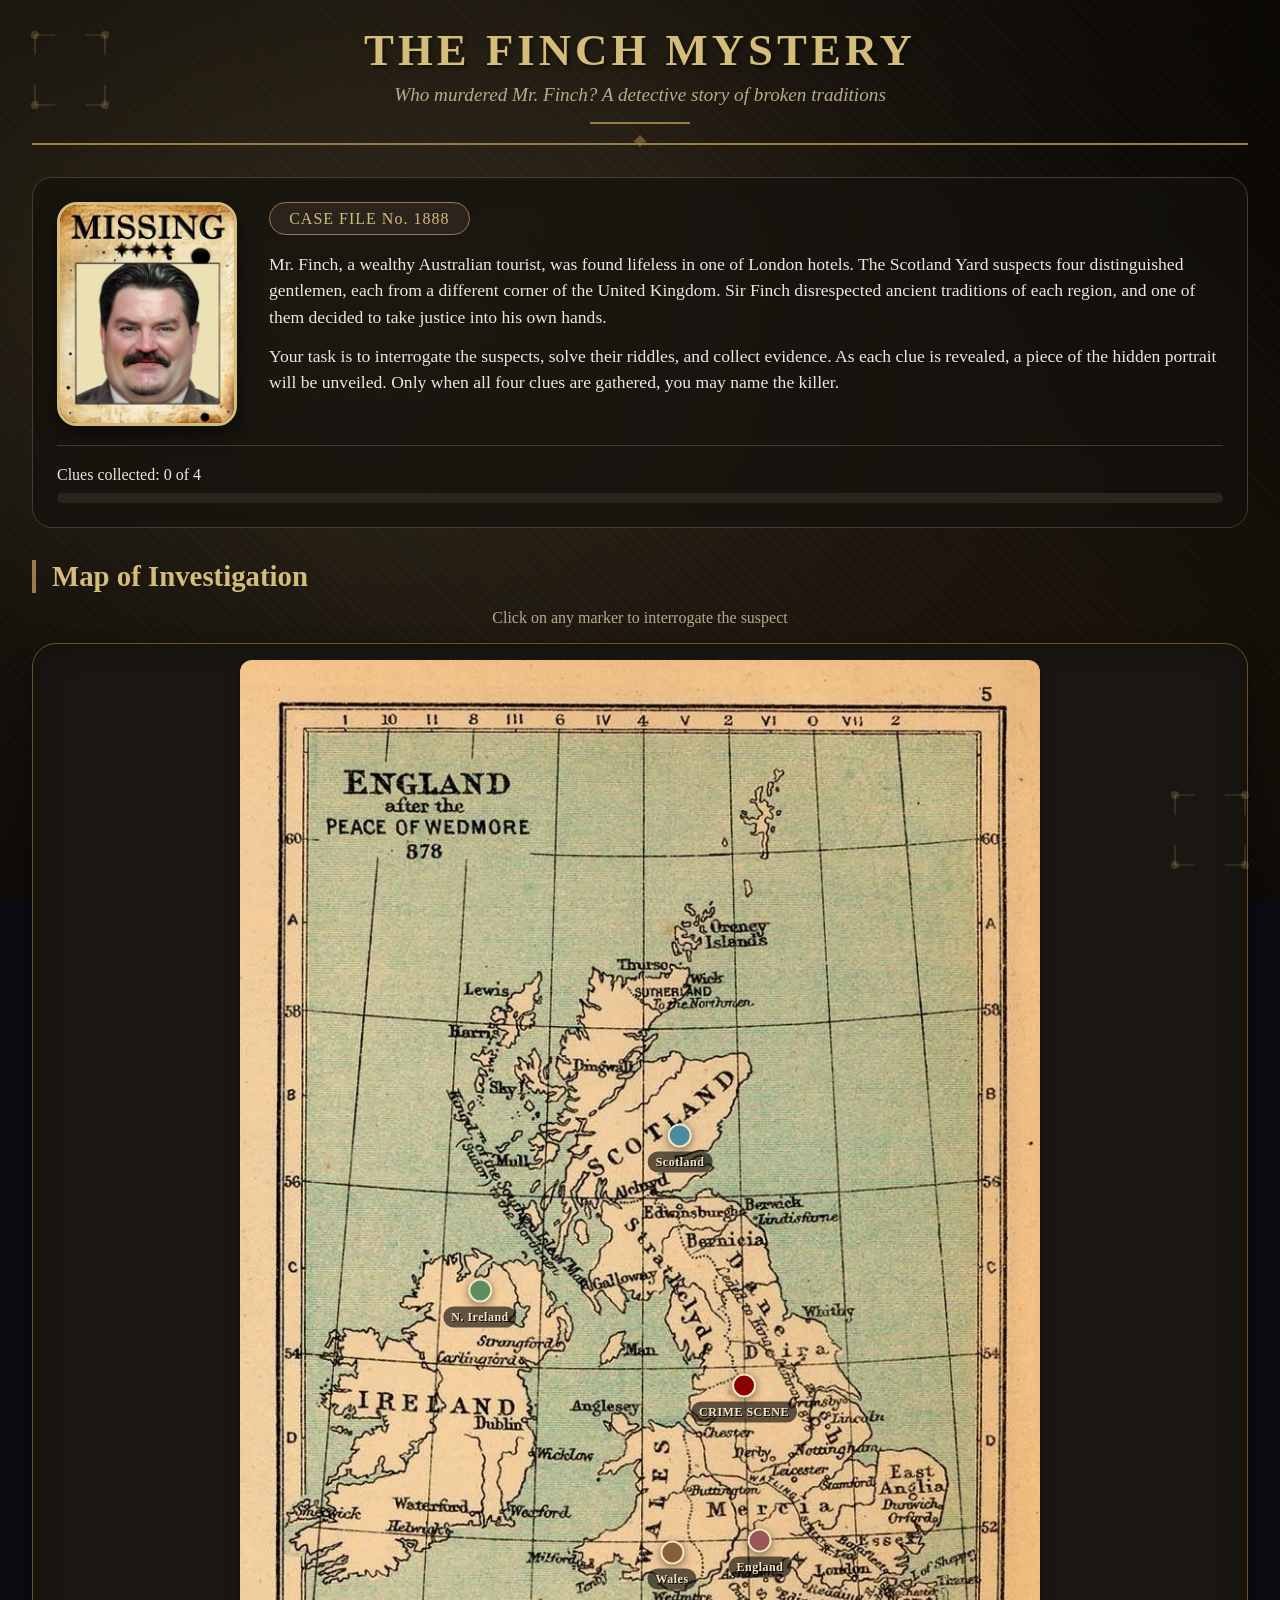
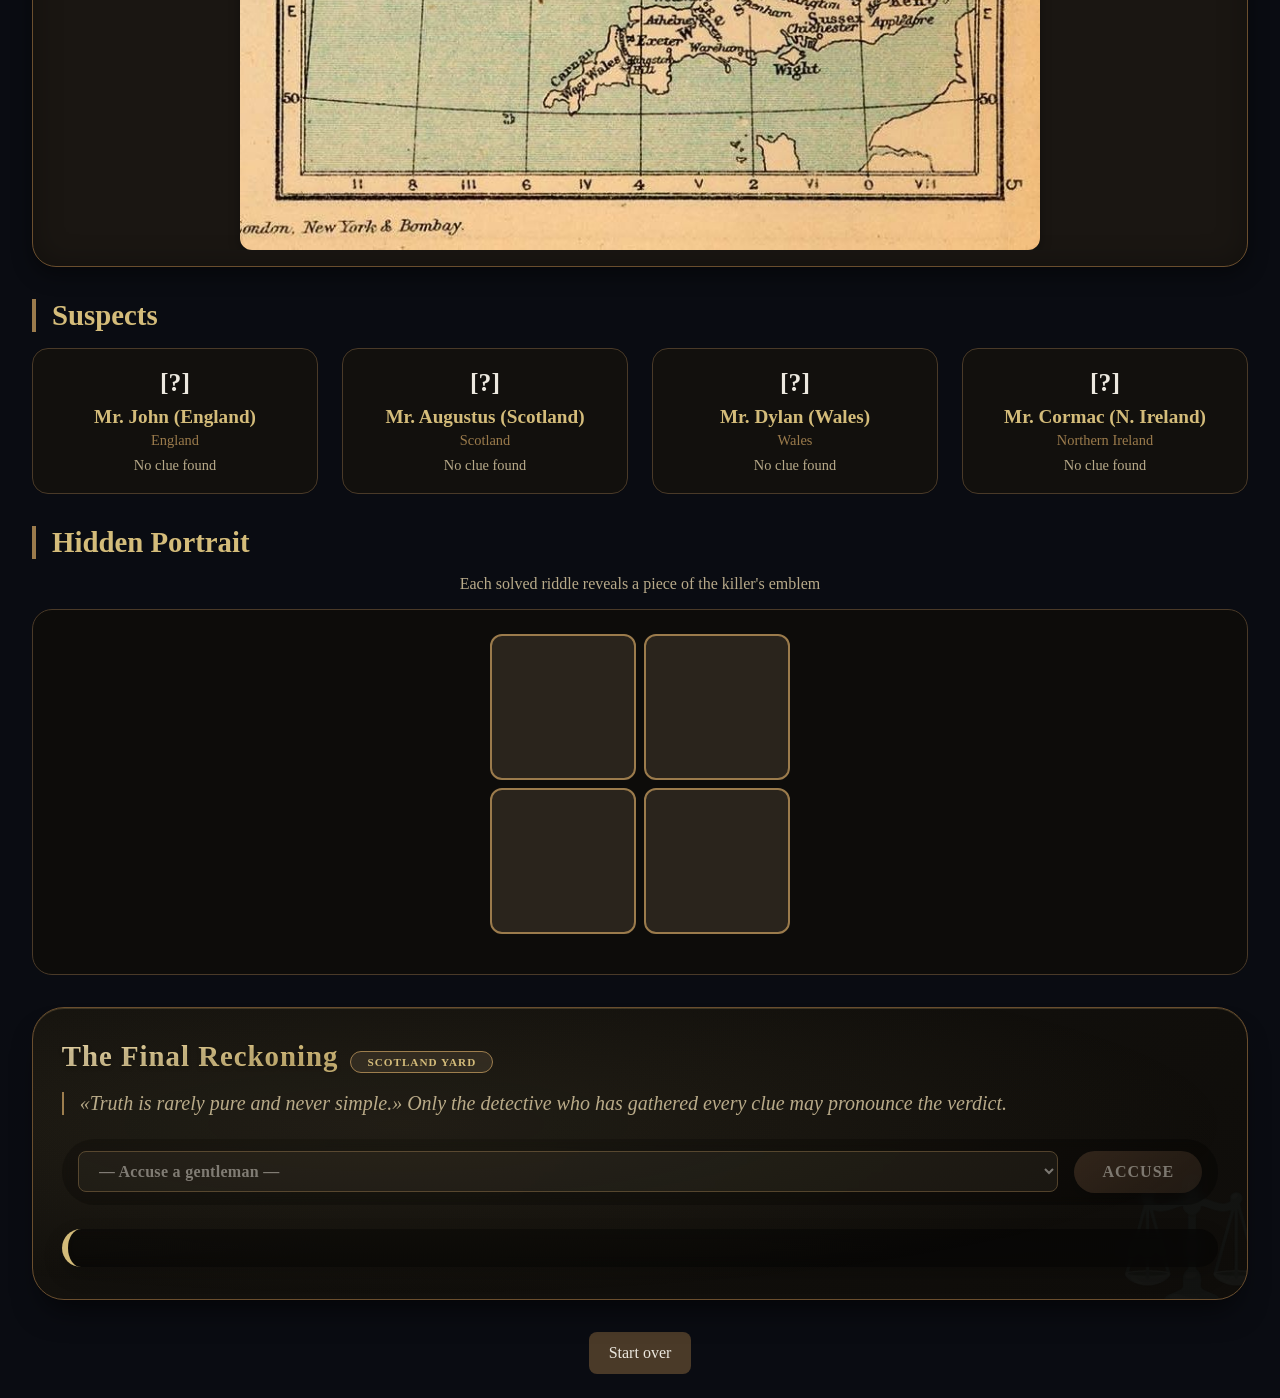
==== commit 2ed9d7ba: "Update index.html" ====
--- a/index.html
+++ b/index.html
@@ -530,7 +530,7 @@
     <div class="container">
         <header class="header">
             <h1>THE FINCH MYSTERY</h1>
-            <p>Who murdered Mr. Finch? A detective's tale of broken traditions</p>
+            <p>Who murdered Mr. Finch? A detective story of broken traditions</p>
             <div class="header-decoration"></div>
         </header>
 
